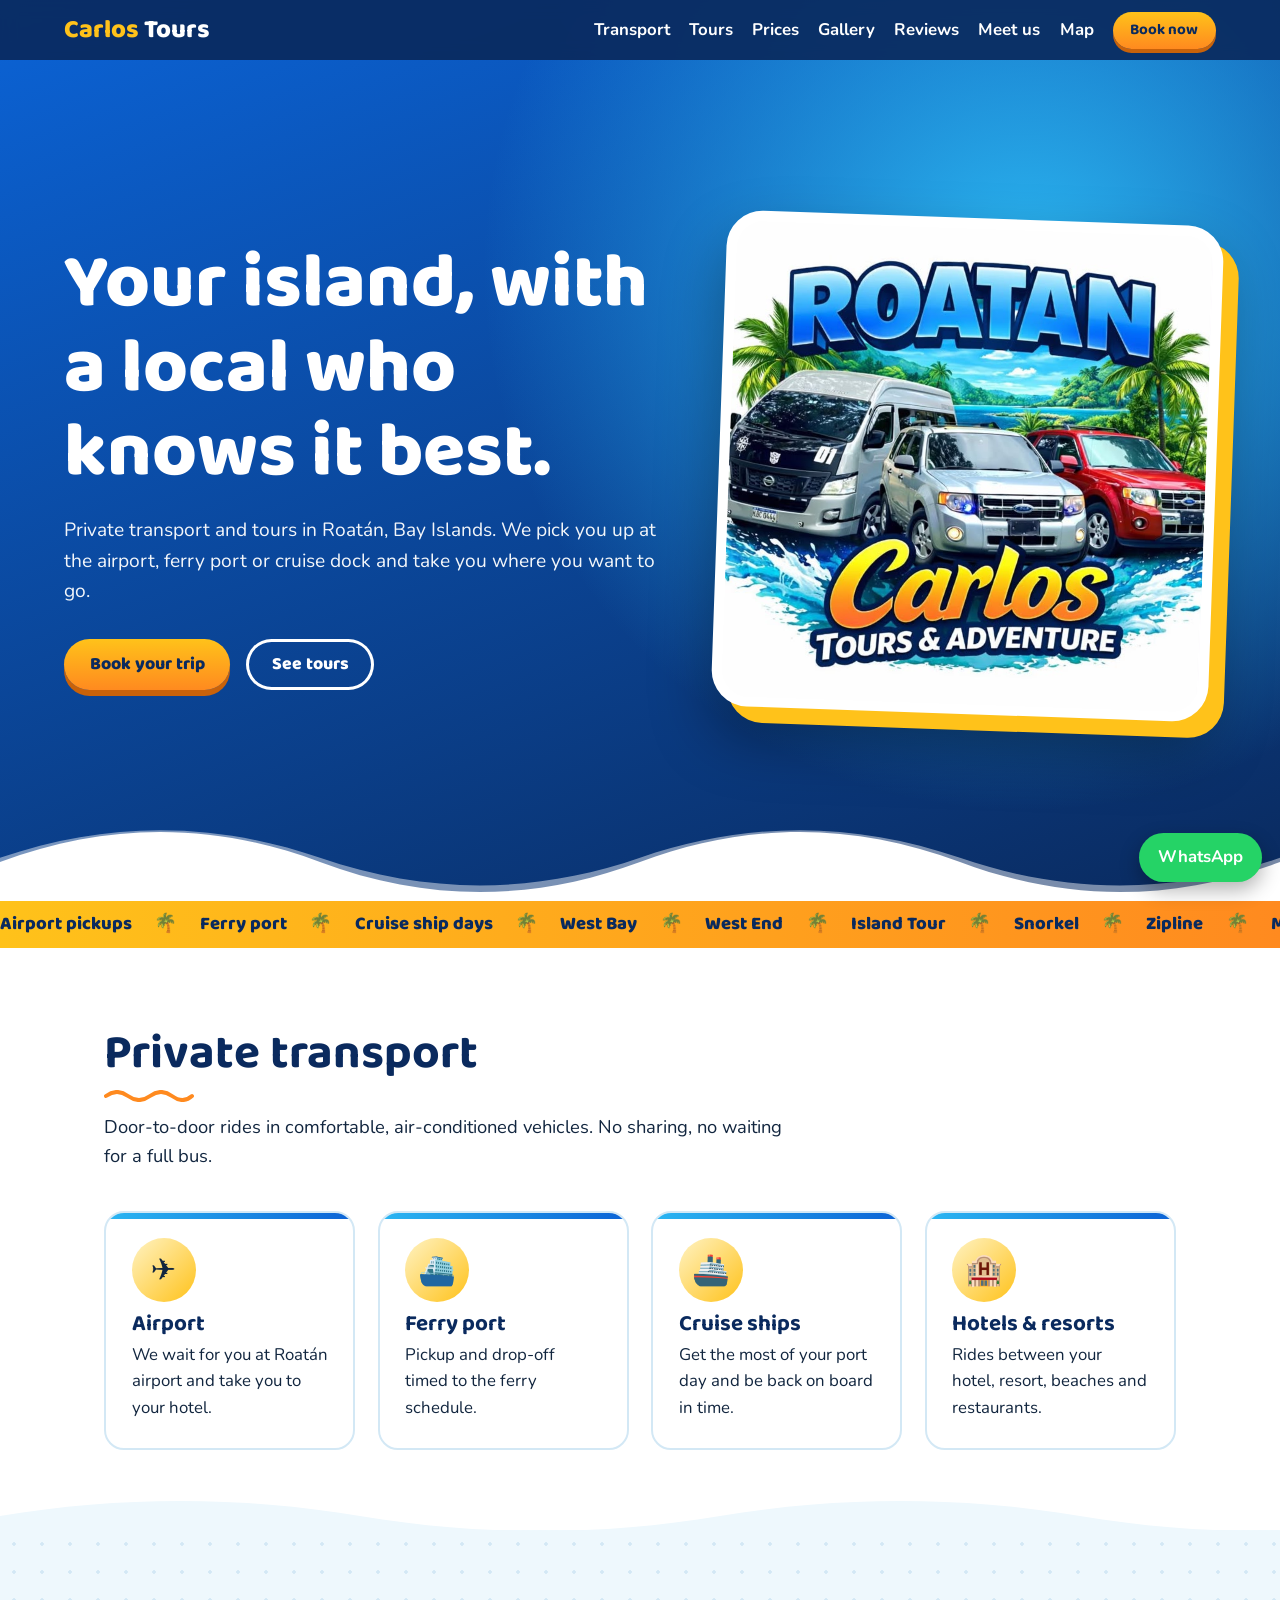
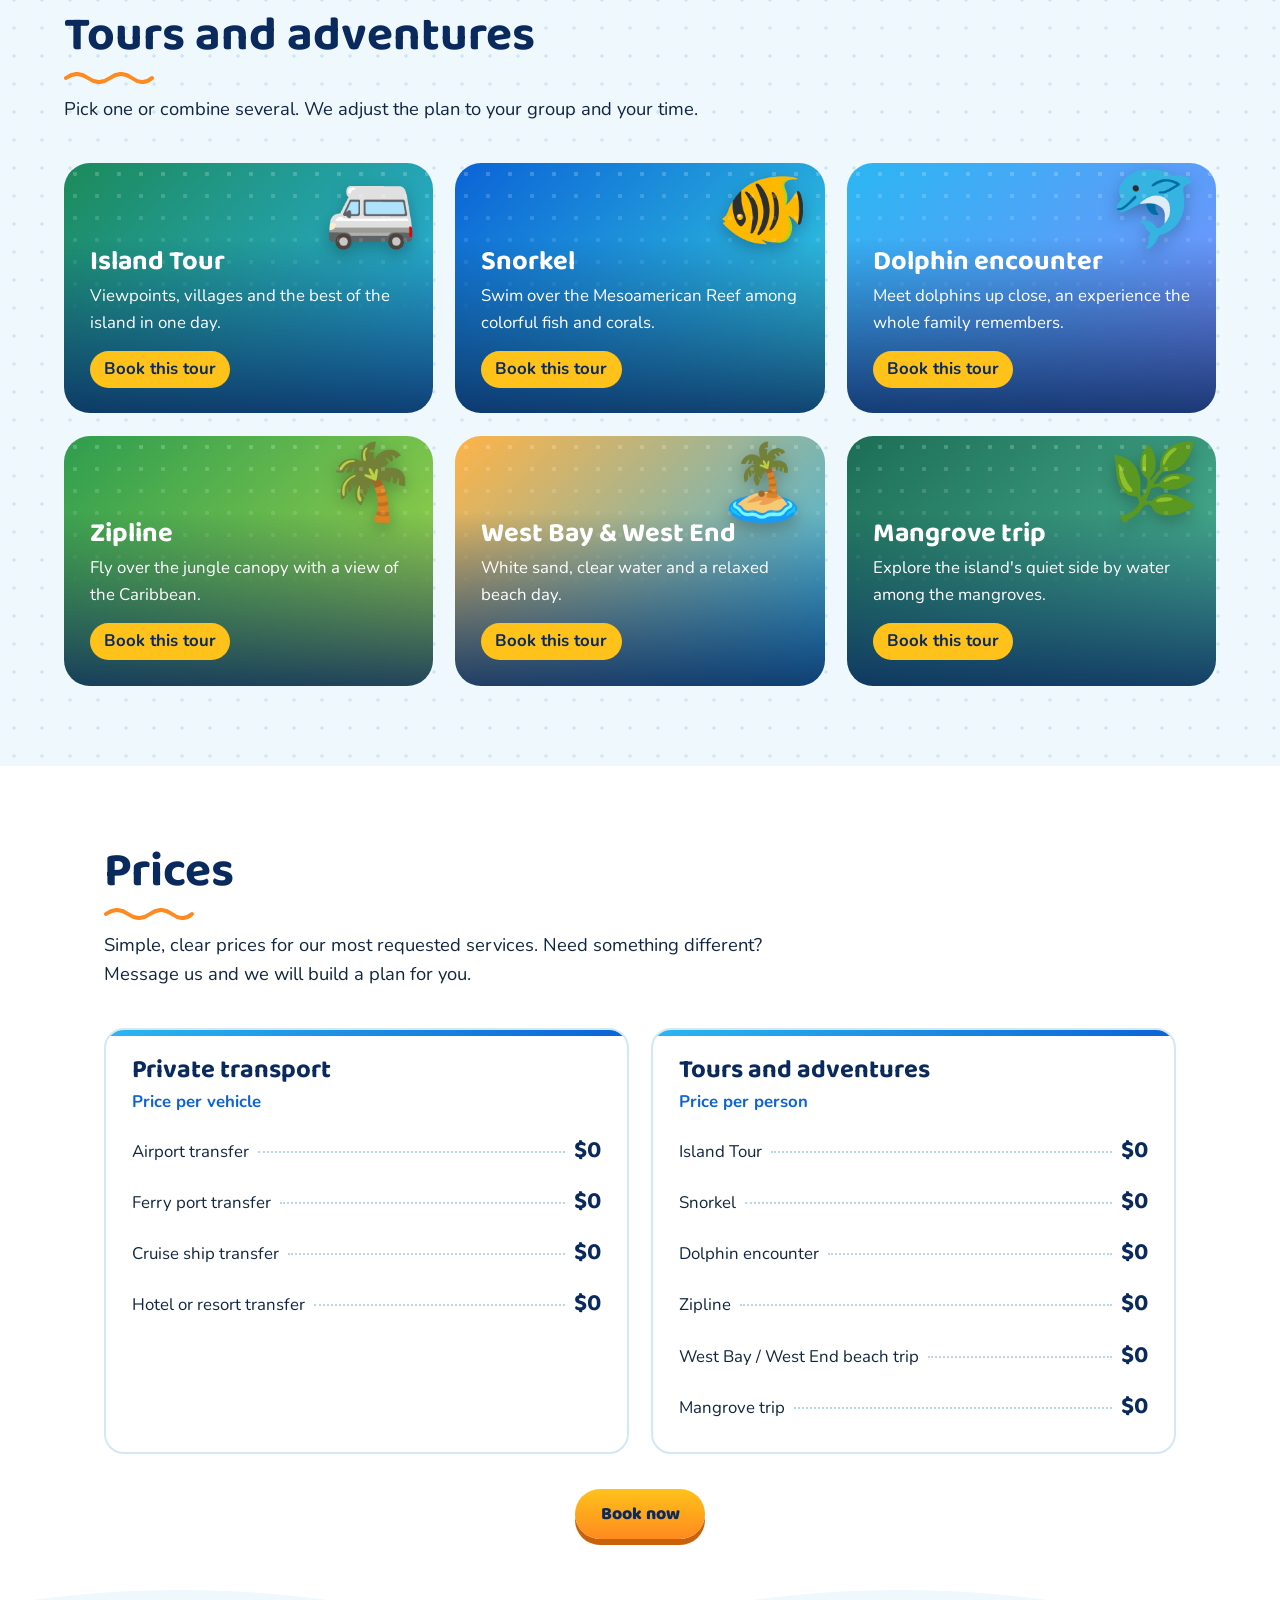
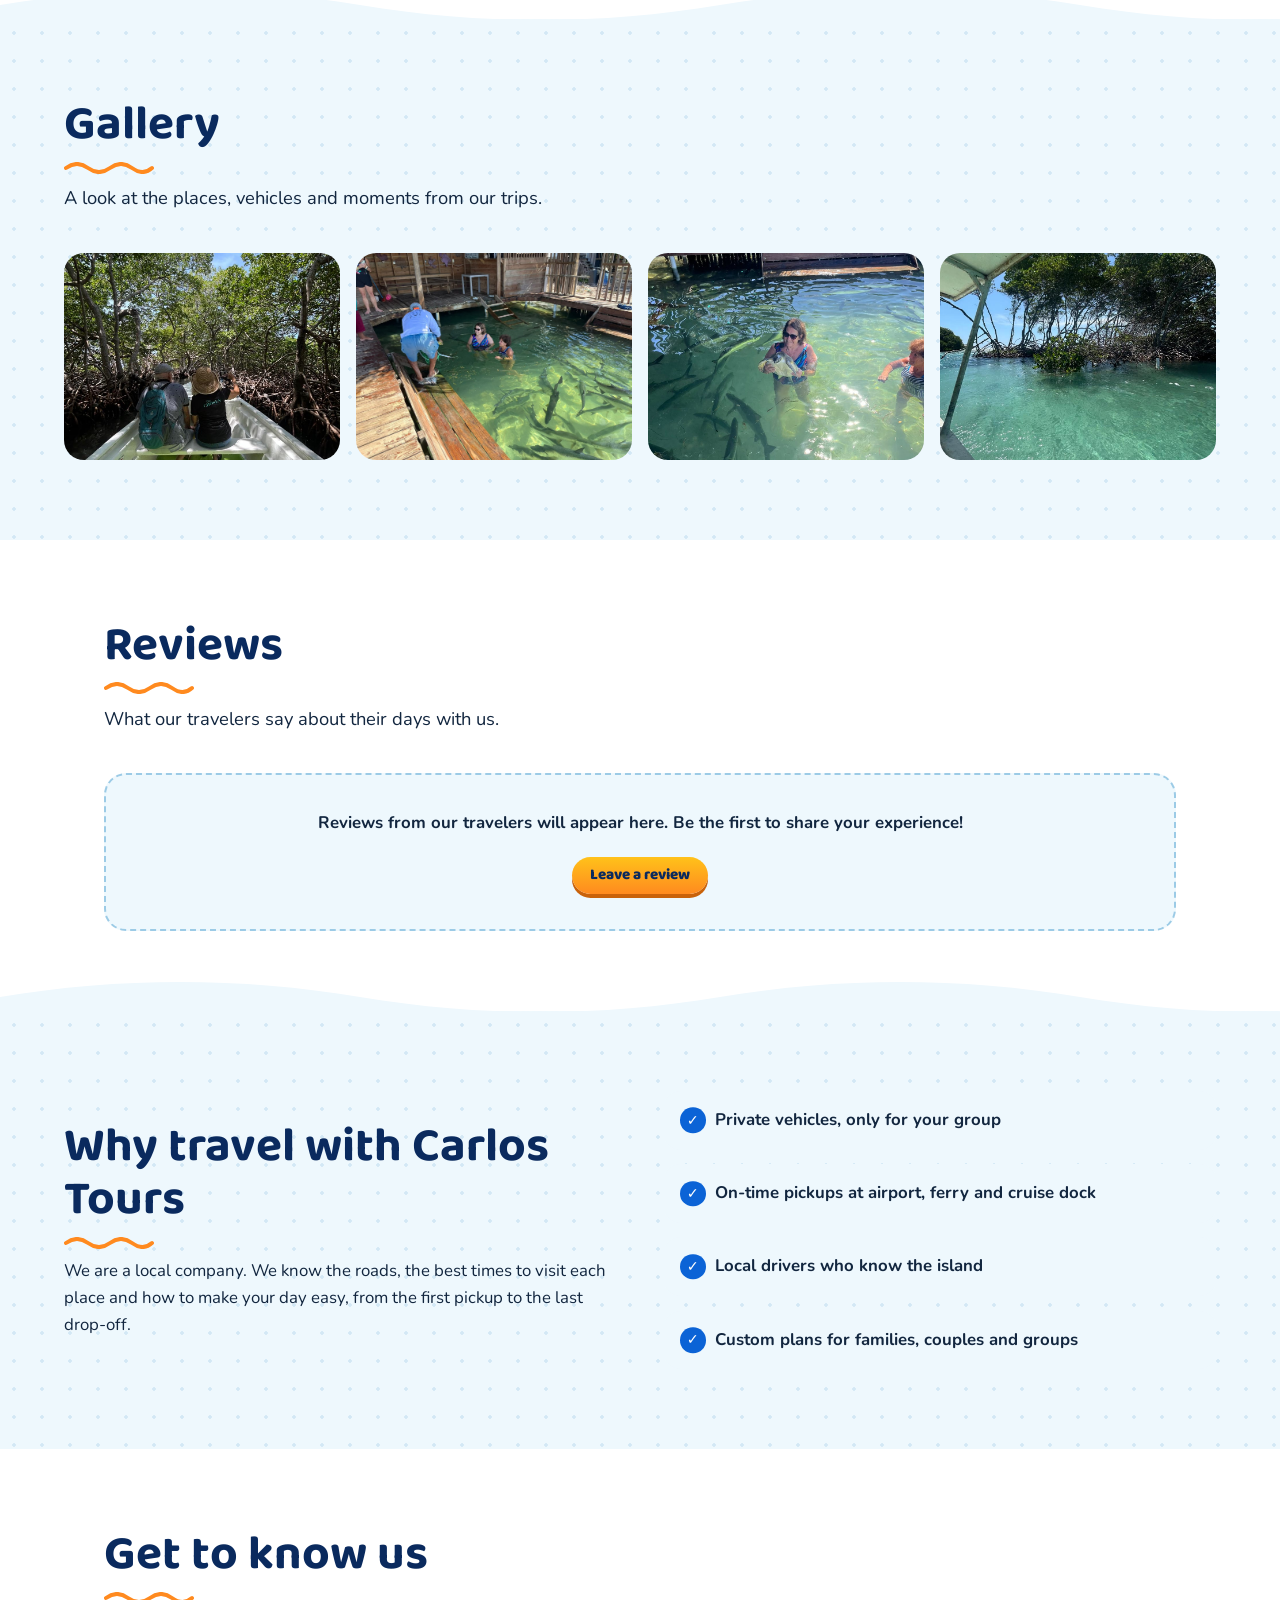
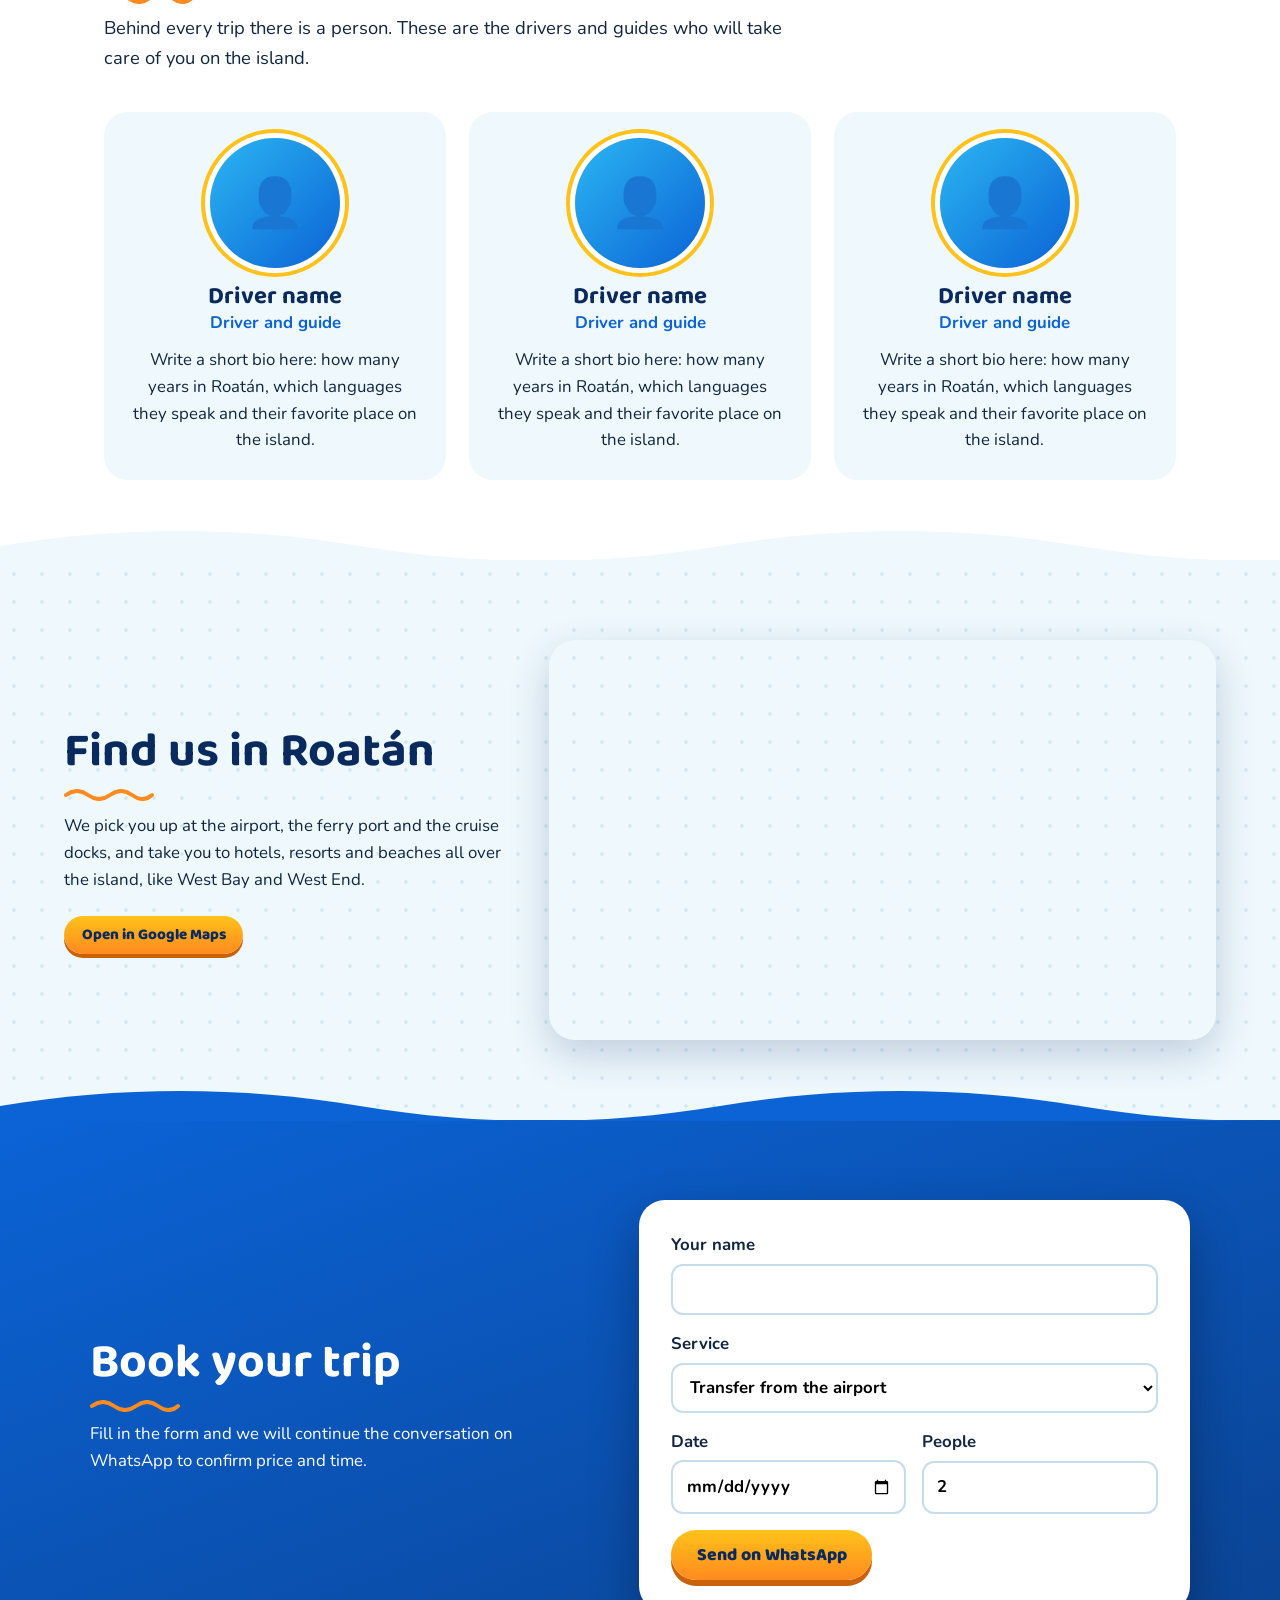
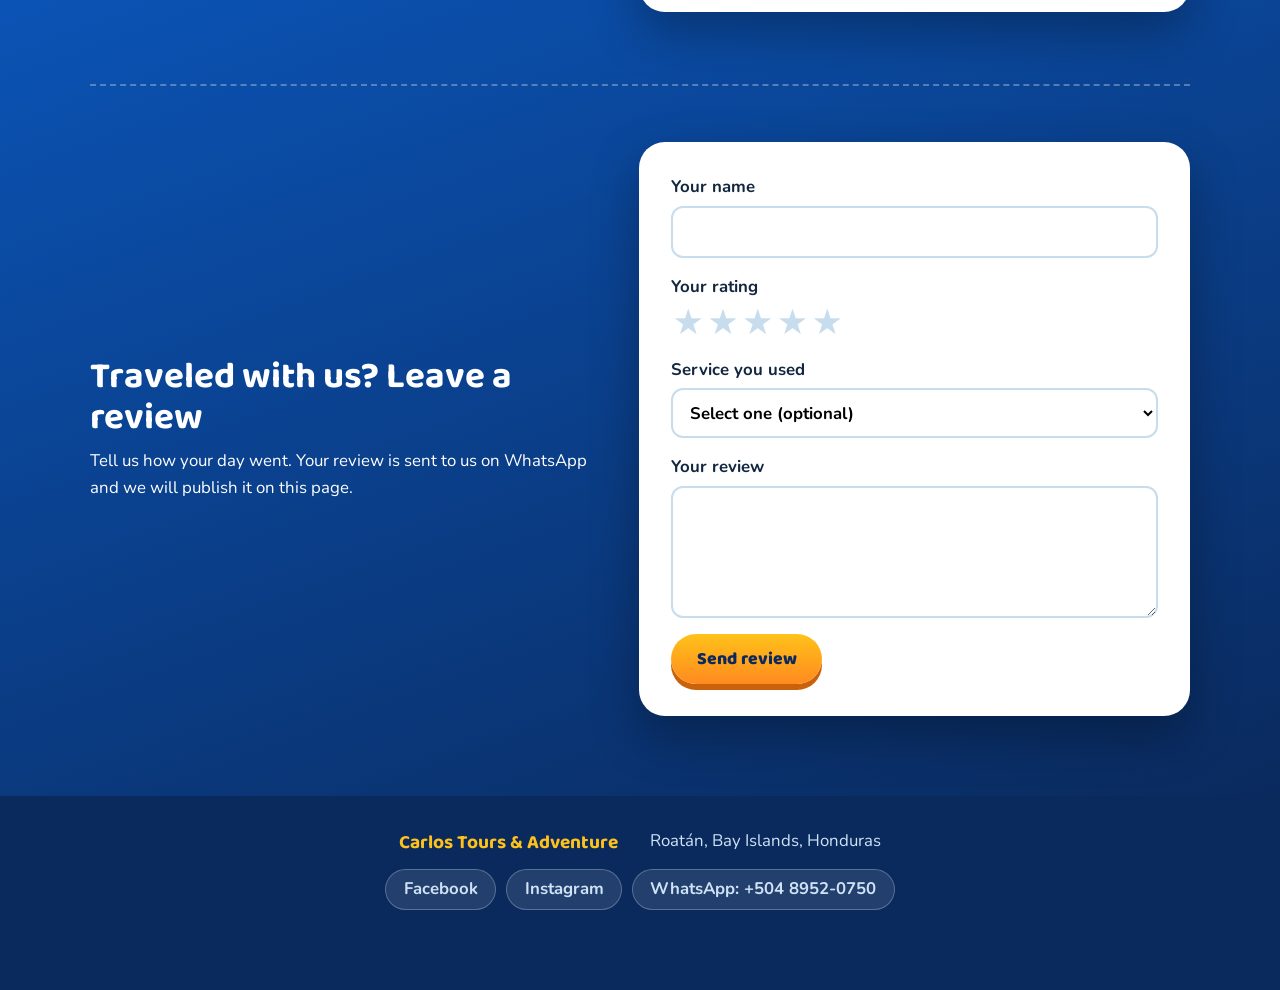
==== index.html @ 681555ab "First Version" ====
<!DOCTYPE html>
<html lang="en">
<head>
<meta charset="UTF-8">
<meta name="viewport" content="width=device-width, initial-scale=1">
<title>Carlos Tours & Adventure | Private transport and tours in Roatán</title>
<meta name="description" content="Private transport from the airport, ferry port and cruise docks, plus tours in Roatán: Island Tour, snorkeling, dolphin encounter, zipline, West Bay, West End and mangroves.">
<link rel="preconnect" href="https://fonts.googleapis.com">
<link rel="preconnect" href="https://fonts.gstatic.com" crossorigin>
<link href="https://fonts.googleapis.com/css2?family=Baloo+2:wght@600;800&family=Nunito:wght@400;600;700&display=swap" rel="stylesheet">
<link rel="stylesheet" href="styles.css">
</head>
<body>

<header class="nav" id="nav">
  <a href="#inicio" class="brand"><span>Carlos</span> Tours</a>
  <nav id="menu">
    <a href="#transporte">Transport</a>
    <a href="#tours">Tours</a>
    <a href="#prices">Prices</a>
    <a href="#galeria">Gallery</a>
    <a href="#reviews">Reviews</a>
    <a href="#conocenos">Meet us</a>
    <a href="#mapa">Map</a>
    <a href="#reservar" class="btn btn-sm">Book now</a>
  </nav>
  <button class="burger" id="burger" aria-label="Open menu" aria-expanded="false"><i></i><i></i><i></i></button>
</header>

<main>
<section class="hero" id="inicio">
  <i class="bubble"></i><i class="bubble"></i><i class="bubble"></i><i class="bubble"></i><i class="bubble"></i><i class="bubble"></i>
  <div class="hero-text">
    <h1>Your island, with a local who knows it best.</h1>
    <p>Private transport and tours in Roatán, Bay Islands. We pick you up at the airport, ferry port or cruise dock and take you where you want to go.</p>
    <div class="hero-cta">
      <a href="#reservar" class="btn">Book your trip</a>
      <a href="#tours" class="btn btn-ghost">See tours</a>
    </div>
  </div>
  <div class="hero-logo"><img src="img/logo.png" alt="Carlos Tours & Adventure logo with vans and SUVs in front of a Roatán beach"></div>
</section>
<div class="waves" aria-hidden="true"><svg class="back" viewBox="0 0 2880 80" preserveAspectRatio="none" aria-hidden="true"><path d="M0 40C120 0 240 0 360 40S600 80 720 40 C840 0 960 0 1080 40 S1320 80 1440 40 C1560 0 1680 0 1800 40 S2040 80 2160 40 C2280 0 2400 0 2520 40 S2760 80 2880 40 L2880 80 L0 80Z"/></svg><svg viewBox="0 0 2880 80" preserveAspectRatio="none" aria-hidden="true"><path d="M0 40C120 0 240 0 360 40S600 80 720 40 C840 0 960 0 1080 40 S1320 80 1440 40 C1560 0 1680 0 1800 40 S2040 80 2160 40 C2280 0 2400 0 2520 40 S2760 80 2880 40 L2880 80 L0 80Z"/></svg></div>
<div class="ribbon" aria-hidden="true"><div class="track"><span>Airport pickups</span><span>Ferry port</span><span>Cruise ship days</span><span>West Bay</span><span>West End</span><span>Island Tour</span><span>Snorkel</span><span>Zipline</span><span>Mangroves</span><span>Airport pickups</span><span>Ferry port</span><span>Cruise ship days</span><span>West Bay</span><span>West End</span><span>Island Tour</span><span>Snorkel</span><span>Zipline</span><span>Mangroves</span></div></div>

<section class="sec" id="transporte">
  <h2>Private transport</h2>
  <p class="lead" >Door-to-door rides in comfortable, air-conditioned vehicles. No sharing, no waiting for a full bus.</p>
  <div class="grid g4">
    <article class="card"><div class="ic">✈️</div><h3>Airport</h3><p >We wait for you at Roatán airport and take you to your hotel.</p></article>
    <article class="card"><div class="ic">⛴️</div><h3>Ferry port</h3><p >Pickup and drop-off timed to the ferry schedule.</p></article>
    <article class="card"><div class="ic">🚢</div><h3>Cruise ships</h3><p >Get the most of your port day and be back on board in time.</p></article>
    <article class="card"><div class="ic">🏨</div><h3>Hotels & resorts</h3><p >Rides between your hotel, resort, beaches and restaurants.</p></article>
  </div>
</section>

<section class="sec alt" id="tours">
  <h2>Tours and adventures</h2>
  <p class="lead" >Pick one or combine several. We adjust the plan to your group and your time.</p>
  <div class="grid g3">
    <article class="tour t1"><h3>Island Tour</h3><p >Viewpoints, villages and the best of the island in one day.</p><a href="#reservar" data-tour="Island Tour">Book this tour</a></article>
    <article class="tour t2"><h3>Snorkel</h3><p >Swim over the Mesoamerican Reef among colorful fish and corals.</p><a href="#reservar" data-tour="Snorkel">Book this tour</a></article>
    <article class="tour t3"><h3>Dolphin encounter</h3><p >Meet dolphins up close, an experience the whole family remembers.</p><a href="#reservar" data-tour="Dolphin encounter">Book this tour</a></article>
    <article class="tour t4"><h3>Zipline</h3><p >Fly over the jungle canopy with a view of the Caribbean.</p><a href="#reservar" data-tour="Zipline">Book this tour</a></article>
    <article class="tour t5"><h3>West Bay & West End</h3><p >White sand, clear water and a relaxed beach day.</p><a href="#reservar" data-tour="West Bay / West End">Book this tour</a></article>
    <article class="tour t6"><h3>Mangrove trip</h3><p >Explore the island's quiet side by water among the mangroves.</p><a href="#reservar" data-tour="Mangrove trip">Book this tour</a></article>
  </div>
</section>

<section class="sec" id="prices">
  <h2>Prices</h2>
  <p class="lead">Simple, clear prices for our most requested services. Need something different? Message us and we will build a plan for you.</p>
  <!-- Para cambiar un precio, edita el $0 de cada línea. Para cambiar "per vehicle" o "per person", edita el texto de cada tarjeta. -->
  <div class="grid g2">
    <article class="card plist">
      <h3>Private transport</h3>
      <p class="unit">Price per vehicle</p>
      <ul>
        <li><span>Airport transfer</span><em></em><b>$0</b></li>
        <li><span>Ferry port transfer</span><em></em><b>$0</b></li>
        <li><span>Cruise ship transfer</span><em></em><b>$0</b></li>
        <li><span>Hotel or resort transfer</span><em></em><b>$0</b></li>
      </ul>
    </article>
    <article class="card plist">
      <h3>Tours and adventures</h3>
      <p class="unit">Price per person</p>
      <ul>
        <li><span>Island Tour</span><em></em><b>$0</b></li>
        <li><span>Snorkel</span><em></em><b>$0</b></li>
        <li><span>Dolphin encounter</span><em></em><b>$0</b></li>
        <li><span>Zipline</span><em></em><b>$0</b></li>
        <li><span>West Bay / West End beach trip</span><em></em><b>$0</b></li>
        <li><span>Mangrove trip</span><em></em><b>$0</b></li>
      </ul>
    </article>
  </div>
  <p class="cta-row"><a href="#reservar" class="btn">Book now</a></p>
</section>

<section class="sec alt" id="galeria">
  <h2>Gallery</h2>
  <p class="lead">A look at the places, vehicles and moments from our trips.</p>
  <div class="gal" id="gal"></div>
  <p class="soon" id="soon">Photos of our tours are coming soon.</p>
</section>

<section class="sec" id="reviews">
  <h2>Reviews</h2>
  <p class="lead">What our travelers say about their days with us.</p>
  <div class="rev-grid" id="revs"></div>
</section>

<section class="sec alt" id="nosotros">
  <div class="about">
    <div>
      <h2>Why travel with Carlos Tours</h2>
      <p >We are a local company. We know the roads, the best times to visit each place and how to make your day easy, from the first pickup to the last drop-off.</p>
    </div>
    <ul class="checks">
      <li>Private vehicles, only for your group</li>
      <li>On-time pickups at airport, ferry and cruise dock</li>
      <li>Local drivers who know the island</li>
      <li>Custom plans for families, couples and groups</li>
    </ul>
  </div>
</section>

<section class="sec" id="conocenos">
  <h2>Get to know us</h2>
  <p class="lead">Behind every trip there is a person. These are the drivers and guides who will take care of you on the island.</p>
  <div class="grid g3">
    <article class="person">
      <!-- Para usar una foto: reemplaza el div "avatar" por <img class="avatar" src="img/equipo/conductor1.jpg" alt="Nombre"> -->
      <div class="avatar">👤</div>
      <h3>Driver name</h3>
      <p class="role">Driver and guide</p>
      <p>Write a short bio here: how many years in Roatán, which languages they speak and their favorite place on the island.</p>
    </article>
    <article class="person">
      <!-- Para usar una foto: reemplaza el div "avatar" por <img class="avatar" src="img/equipo/conductor2.jpg" alt="Nombre"> -->
      <div class="avatar">👤</div>
      <h3>Driver name</h3>
      <p class="role">Driver and guide</p>
      <p>Write a short bio here: how many years in Roatán, which languages they speak and their favorite place on the island.</p>
    </article>
    <article class="person">
      <!-- Para usar una foto: reemplaza el div "avatar" por <img class="avatar" src="img/equipo/conductor3.jpg" alt="Nombre"> -->
      <div class="avatar">👤</div>
      <h3>Driver name</h3>
      <p class="role">Driver and guide</p>
      <p>Write a short bio here: how many years in Roatán, which languages they speak and their favorite place on the island.</p>
    </article>
  </div>
</section>

<section class="sec alt" id="mapa">
  <div class="map-box">
    <div>
      <h2>Find us in Roatán</h2>
      <p>We pick you up at the airport, the ferry port and the cruise docks, and take you to hotels, resorts and beaches all over the island, like West Bay and West End.</p>
      <a class="btn btn-sm" href="https://www.google.com/maps/search/?api=1&query=Roatan+Honduras" target="_blank" rel="noopener">Open in Google Maps</a>
    </div>
    <iframe src="https://www.google.com/maps?q=Roatan,+Honduras&z=10&output=embed" title="Map of Roatán" loading="lazy" referrerpolicy="no-referrer-when-downgrade" allowfullscreen></iframe>
  </div>
</section>

<section class="sec book" id="reservar">
  <div class="book-box">
    <div>
      <h2>Book your trip</h2>
      <p >Fill in the form and we will continue the conversation on WhatsApp to confirm price and time.</p>
    </div>
    <form id="form">
      <label><span>Your name</span><input name="nombre" required autocomplete="name"></label>
      <label><span>Service</span>
        <select name="servicio" id="servicio">
          <option value="Transfer from the airport">Transfer from the airport</option>
          <option value="Transfer from the ferry port">Transfer from the ferry port</option>
          <option value="Transfer from the cruise ship">Transfer from the cruise ship</option>
          <option value="Transfer to hotel or resort">Transfer to hotel or resort</option>
          <option value="Island Tour">Island Tour</option>
          <option value="Snorkel">Snorkel</option>
          <option value="Dolphin encounter">Dolphin encounter</option>
          <option value="Zipline">Zipline</option>
          <option value="West Bay / West End">West Bay / West End</option>
          <option value="Mangrove trip">Mangrove trip</option>
        </select></label>
      <div class="row">
        <label><span>Date</span><input type="date" name="fecha" required></label>
        <label><span>People</span><input type="number" name="personas" min="1" max="30" value="2" required></label>
      </div>
      <button class="btn" type="submit">Send on WhatsApp</button>
    </form>
  </div>
  <div class="book-box rev-form" id="review">
    <div>
      <h3>Traveled with us? Leave a review</h3>
      <p>Tell us how your day went. Your review is sent to us on WhatsApp and we will publish it on this page.</p>
    </div>
    <form id="reviewForm">
      <label><span>Your name</span><input name="nombre" required autocomplete="name"></label>
      <div class="rate"><span>Your rating</span>
        <div class="stars">
          <input type="radio" name="rating" id="s5" value="5" required><label for="s5" title="5 stars">★</label>
          <input type="radio" name="rating" id="s4" value="4"><label for="s4" title="4 stars">★</label>
          <input type="radio" name="rating" id="s3" value="3"><label for="s3" title="3 stars">★</label>
          <input type="radio" name="rating" id="s2" value="2"><label for="s2" title="2 stars">★</label>
          <input type="radio" name="rating" id="s1" value="1"><label for="s1" title="1 star">★</label>
        </div>
      </div>
      <label><span>Service you used</span><select name="servicio" id="reviewService"></select></label>
      <label><span>Your review</span><textarea name="texto" rows="4" required></textarea></label>
      <button class="btn" type="submit">Send review</button>
    </form>
  </div>
</section>
</main>

<footer>
  <strong>Carlos Tours & Adventure</strong>
  <span>Roatán, Bay Islands, Honduras</span>
  <div class="social">
    <a href="https://www.facebook.com/carlostours1/" data-social="facebook" target="_blank" rel="noopener">Facebook</a>
    <a href="https://www.instagram.com/carlostours_/" data-social="instagram" target="_blank" rel="noopener">Instagram</a>
    <a href="https://wa.me/50489520750" id="wa" target="_blank" rel="noopener">WhatsApp: +504 8952-0750</a>
  </div>
</footer>
<a class="fab" id="fab" href="https://wa.me/50489520750" aria-label="WhatsApp">WhatsApp</a>

<dialog id="lightbox"><button aria-label="Close">✕</button><img alt=""></dialog>

<script src="script.js"></script>
</body>
</html>
---- styles.css ----
:root{
  --navy:#0a2a5e; --blue:#0b63d6; --sky:#2bb6f2; --sun:#ffc21a; --orange:#ff8a1f; --foam:#eef8fd; --white:#fff; --ink:#12263f;
  --head:'Baloo 2',system-ui,sans-serif; --body:'Nunito',system-ui,sans-serif;
}
*{box-sizing:border-box;margin:0;padding:0}
html{scroll-behavior:smooth;scroll-padding-top:70px}
body{font-family:var(--body);color:var(--ink);background:var(--white);line-height:1.6;font-size:1.05rem}
img{max-width:100%;display:block}
a{color:inherit}
:focus-visible{outline:3px solid var(--orange);outline-offset:3px}
h1,h2,h3{font-family:var(--head);line-height:1.1;color:var(--navy)}

/* Botones */
.btn{display:inline-block;background:linear-gradient(180deg,var(--sun),var(--orange));color:var(--navy);font-family:var(--head);font-weight:800;font-size:1.1rem;padding:.7rem 1.6rem;border:0;border-radius:999px;text-decoration:none;cursor:pointer;box-shadow:0 6px 0 #c9620a;transition:transform .15s,box-shadow .15s}
.btn:hover{transform:translateY(2px);box-shadow:0 4px 0 #c9620a}
.btn:active{transform:translateY(6px);box-shadow:0 0 0 #c9620a}
.btn-sm{font-size:.95rem;padding:.4rem 1.1rem;box-shadow:0 4px 0 #c9620a}
.btn-ghost{background:transparent;color:var(--white);box-shadow:inset 0 0 0 3px var(--white)}
.btn-ghost:hover{background:var(--white);color:var(--blue);box-shadow:inset 0 0 0 3px var(--white)}

/* Navegación */
.nav{position:fixed;inset:0 0 auto 0;z-index:50;display:flex;align-items:center;gap:1rem;padding:.6rem 5vw;background:rgba(10,42,94,.92);backdrop-filter:blur(8px);transition:box-shadow .2s}
.nav.scrolled{box-shadow:0 4px 20px rgba(0,0,0,.25)}
.brand{font-family:var(--head);font-weight:800;font-size:1.6rem;color:var(--white);text-decoration:none;margin-right:auto}
.brand span{color:var(--sun)}
#menu{display:flex;align-items:center;gap:1.2rem}
#menu a{color:var(--white);text-decoration:none;font-weight:700}
#menu a:not(.btn):hover{color:var(--sun)}
#menu .btn{color:var(--navy)}
.burger{display:none;background:none;border:0;cursor:pointer;padding:.4rem}
.burger i{display:block;width:26px;height:3px;margin:5px 0;background:var(--white);border-radius:2px}

/* Hero */
.hero{min-height:100svh;display:grid;grid-template-columns:1.1fr .9fr;align-items:center;gap:3rem;padding:7rem 5vw 5rem;color:var(--white);background:radial-gradient(circle at 80% 30%,var(--sky) 0,transparent 45%),linear-gradient(160deg,var(--blue),var(--navy))}
.hero h1{color:var(--white);font-size:clamp(2.6rem,6vw,4.8rem);font-weight:800;margin-bottom:1.2rem}
.hero p{max-width:34em;font-size:1.2rem;margin-bottom:2rem;opacity:.95}
.hero-cta{display:flex;flex-wrap:wrap;gap:1rem}
.hero-logo{background:var(--white);border-radius:36px;padding:.6rem;transform:rotate(2deg);box-shadow:0 24px 60px rgba(0,0,0,.35);animation:float 6s ease-in-out infinite}
.hero-logo img{border-radius:28px}
@keyframes float{50%{transform:rotate(2deg) translateY(-12px)}}

/* Secciones */
.sec{padding:5rem 5vw;max-width:1200px;margin:0 auto}
.sec.alt{max-width:none;background:var(--foam)}
.sec.alt>*{max-width:1200px;margin-left:auto;margin-right:auto}
.sec h2{font-size:clamp(2rem,4vw,3rem);margin-bottom:.6rem}
.lead{max-width:38em;margin-bottom:2.5rem;font-size:1.15rem}
.grid{display:grid;gap:1.4rem}
.g4{grid-template-columns:repeat(auto-fit,minmax(220px,1fr))}
.g3{grid-template-columns:repeat(auto-fit,minmax(290px,1fr))}

/* Transporte */
.card{background:var(--white);border:2px solid #d3e8f5;border-radius:20px;padding:1.6rem}
.card .ic{font-size:2.2rem;margin-bottom:.6rem}
.card h3{font-size:1.4rem;margin-bottom:.3rem}

/* Tours */
.tour{position:relative;min-height:250px;display:flex;flex-direction:column;justify-content:flex-end;gap:.4rem;padding:1.6rem;border-radius:26px;color:var(--white);overflow:hidden;transition:transform .2s}
.tour:hover{transform:translateY(-6px)}
.tour h3{color:var(--white);font-size:1.7rem}
.tour a{align-self:flex-start;margin-top:.5rem;font-weight:700;color:var(--navy);background:var(--sun);padding:.3rem .9rem;border-radius:999px;text-decoration:none}
.tour a:hover{background:var(--white)}
.t1{background:linear-gradient(to top,rgba(10,42,94,.85),transparent 70%),linear-gradient(135deg,#1c8a5a,#2bb6f2)}
.t2{background:linear-gradient(to top,rgba(10,42,94,.85),transparent 70%),linear-gradient(135deg,#0b63d6,#38d6e0)}
.t3{background:linear-gradient(to top,rgba(10,42,94,.85),transparent 70%),linear-gradient(135deg,#2bb6f2,#7f8cff)}
.t4{background:linear-gradient(to top,rgba(10,42,94,.85),transparent 70%),linear-gradient(135deg,#2e9d4f,#a8d94a)}
.t5{background:linear-gradient(to top,rgba(10,42,94,.85),transparent 70%),linear-gradient(135deg,#ffb347,#2bb6f2)}
.t6{background:linear-gradient(to top,rgba(10,42,94,.85),transparent 70%),linear-gradient(135deg,#1c6e55,#4fb89a)}

/* Nosotros */
.about{display:grid;grid-template-columns:1fr 1fr;gap:3rem;align-items:center}
.checks{list-style:none;display:grid;gap:.9rem}
.checks li{padding:1rem 1.2rem 1rem 3.2rem;position:relative;background:var(--foam);border-radius:16px;font-weight:700}
.checks li::before{content:"✓";position:absolute;left:1rem;top:50%;transform:translateY(-50%);width:1.6rem;height:1.6rem;display:grid;place-items:center;border-radius:50%;background:var(--blue);color:var(--white);font-size:.9rem}

/* Reservar */
.book{max-width:none;background:linear-gradient(160deg,var(--blue),var(--navy));padding:5rem 5vw}
.book-box{max-width:1100px;margin:0 auto;display:grid;grid-template-columns:1fr 1.1fr;gap:3rem;align-items:center;color:var(--white)}
.book h2{color:var(--white)}
form{background:var(--white);color:var(--ink);padding:2rem;border-radius:26px;display:grid;gap:1rem;box-shadow:0 20px 50px rgba(0,0,0,.3)}
label{display:grid;gap:.3rem;font-weight:700}
input,select{font:inherit;padding:.65rem .8rem;border:2px solid #c7dcec;border-radius:12px;background:var(--white)}
input:focus,select:focus{border-color:var(--blue);outline:none}
.row{display:grid;grid-template-columns:1fr 1fr;gap:1rem}
form .btn{justify-self:start}

/* Footer */
footer{display:flex;flex-wrap:wrap;gap:.6rem 2rem;justify-content:center;padding:2rem 5vw 5rem;background:var(--navy);color:#cfe3f5;text-align:center}
footer strong{color:var(--sun);font-family:var(--head);font-size:1.2rem}
footer a{text-decoration:none}
footer a:hover{color:var(--sun)}
.fab{position:fixed;right:18px;bottom:18px;z-index:60;background:#25d366;color:#fff;font-weight:700;text-decoration:none;padding:.7rem 1.2rem;border-radius:999px;box-shadow:0 8px 20px rgba(0,0,0,.3)}
.fab:hover{background:#1ebe5a}

/* Móvil */
@media (max-width:1100px){
  .burger{display:block}
  #menu{position:absolute;top:100%;left:0;right:0;flex-direction:column;align-items:flex-start;gap:1rem;padding:1.2rem 5vw 1.6rem;background:var(--navy);display:none}
  #menu.open{display:flex}
  .hero,.about,.book-box{grid-template-columns:1fr}
  .hero{padding-top:6.5rem;gap:2rem}
  .hero-logo{max-width:420px;margin:0 auto}
}
@media (max-width:480px){.row{grid-template-columns:1fr}}
@media (prefers-reduced-motion:reduce){*{animation:none!important;transition:none!important;scroll-behavior:auto!important}}

/* Galería */
.gal{display:grid;grid-template-columns:repeat(auto-fill,minmax(240px,1fr));gap:1rem}
.gal figure,.gal .ph{aspect-ratio:4/3;border-radius:20px;overflow:hidden;margin:0}
.gal img{width:100%;height:100%;object-fit:cover;cursor:zoom-in;transition:transform .3s}
.gal img:hover{transform:scale(1.05)}
.ph{display:grid;place-items:center;font-size:2.4rem;background:linear-gradient(135deg,var(--foam),#cfe9f7);border:2px dashed #9ccbe6}
.soon{margin-top:1.2rem;text-align:center;font-weight:700;color:var(--blue)}
dialog{border:0;background:none;max-width:92vw;max-height:92vh;margin:auto;overflow:visible}
dialog::backdrop{background:rgba(5,20,45,.85)}
dialog img{max-width:92vw;max-height:85vh;border-radius:16px}
dialog button{position:absolute;top:-14px;right:-14px;width:40px;height:40px;border:0;border-radius:50%;background:var(--sun);color:var(--navy);font-size:1.1rem;cursor:pointer}

/* Conócenos */
.person{text-align:center;padding:1.6rem;background:var(--foam);border-radius:24px}
.avatar{width:130px;height:130px;margin:0 auto 1rem;border-radius:50%;display:grid;place-items:center;font-size:3rem;background:linear-gradient(135deg,var(--sky),var(--blue));object-fit:cover}
.person h3{font-size:1.5rem}
.role{color:var(--blue);font-weight:700;margin-bottom:.6rem}

/* Mapa */
.map-box{display:grid;grid-template-columns:1fr 1.5fr;gap:2.5rem;align-items:center}
.map-box p{margin:.8rem 0 1.4rem}
.map-box iframe{width:100%;height:400px;border:0;border-radius:26px;box-shadow:0 14px 40px rgba(10,42,94,.2)}
@media (max-width:980px){.map-box{grid-template-columns:1fr}}

/* ===== Detalles extra ===== */
body{overflow-x:hidden}
.hero{position:relative;overflow:hidden}
.hero-text,.hero-logo{position:relative;z-index:1}
.hero-logo{box-shadow:16px 16px 0 var(--sun),0 30px 60px rgba(0,0,0,.35)}
.bubble{position:absolute;bottom:-60px;border-radius:50%;border:2px solid rgba(255,255,255,.45);background:rgba(255,255,255,.1);animation:rise 14s linear infinite}
.bubble:nth-child(1){left:6%;width:18px;height:18px;animation-duration:12s}
.bubble:nth-child(2){left:22%;width:34px;height:34px;animation-duration:17s;animation-delay:-5s}
.bubble:nth-child(3){left:46%;width:14px;height:14px;animation-duration:11s;animation-delay:-8s}
.bubble:nth-child(4){left:63%;width:26px;height:26px;animation-duration:15s;animation-delay:-2s}
.bubble:nth-child(5){left:80%;width:40px;height:40px;animation-duration:19s;animation-delay:-10s}
.bubble:nth-child(6){left:92%;width:16px;height:16px;animation-duration:13s;animation-delay:-6s}
@keyframes rise{to{transform:translateY(-110vh) translateX(30px)}}

/* Olas */
.waves{position:relative;height:80px;margin-top:-79px;overflow:hidden;pointer-events:none}
.waves svg{position:absolute;left:0;bottom:-1px;width:200%;height:100%;fill:#fff;animation:drift 16s linear infinite}
.waves .back{opacity:.45;height:92%;bottom:6px;animation-duration:24s;animation-direction:reverse}
@keyframes drift{to{transform:translateX(-50%)}}

/* Cinta */
.ribbon{overflow:hidden;background:linear-gradient(90deg,var(--sun),var(--orange));color:var(--navy);font-family:var(--head);font-weight:800;font-size:1.15rem;padding:.55rem 0}
.track{display:flex;width:max-content;animation:slide 40s linear infinite}
.track span{white-space:nowrap}
.track span::after{content:"🌴";margin:0 1.4rem}
@keyframes slide{to{transform:translateX(-50%)}}

/* Títulos con ondita */
.sec h2::after{content:"";display:block;width:90px;height:12px;margin-top:.6rem;background:url("data:image/svg+xml,%3Csvg xmlns='http://www.w3.org/2000/svg' viewBox='0 0 90 12'%3E%3Cpath d='M2 6q11-8 22 0t22 0 22 0 20 0' fill='none' stroke='%23ff8a1f' stroke-width='4' stroke-linecap='round'/%3E%3C/svg%3E") no-repeat}

/* Secciones con borde ondulado y textura suave */
.sec.alt,.sec.book{position:relative}
.sec.alt{background:radial-gradient(circle,#d3e8f5 1.5px,transparent 2px) 0 0/28px 28px,var(--foam)}
.sec.alt::before,.sec.book::before{content:"";position:absolute;left:0;right:0;top:-29px;height:30px;pointer-events:none;background-repeat:repeat-x;background-size:720px 30px;background-position:0 100%}
.sec.alt::before{background-image:url("data:image/svg+xml,%3Csvg xmlns='http://www.w3.org/2000/svg' viewBox='0 0 720 30' preserveAspectRatio='none'%3E%3Cpath d='M0 30V15C120-5 240-5 360 15S600 35 720 15V30Z' fill='%23eef8fd'/%3E%3C/svg%3E")}
.sec.book::before{background-image:url("data:image/svg+xml,%3Csvg xmlns='http://www.w3.org/2000/svg' viewBox='0 0 720 30' preserveAspectRatio='none'%3E%3Cpath d='M0 30V15C120-5 240-5 360 15S600 35 720 15V30Z' fill='%230b63d6'/%3E%3C/svg%3E")}

/* Transporte */
.card{position:relative;overflow:hidden;transition:transform .2s,box-shadow .2s,border-color .2s}
.card::before{content:"";position:absolute;left:0;right:0;top:0;height:6px;background:linear-gradient(90deg,var(--sky),var(--blue))}
.card:hover{transform:translateY(-6px);border-color:var(--sky);box-shadow:0 16px 32px rgba(11,99,214,.16)}
.card .ic{width:64px;height:64px;display:grid;place-items:center;border-radius:50%;font-size:1.9rem;background:linear-gradient(135deg,#fff3c4,var(--sun))}

/* Tours */
.tour>*{position:relative;z-index:1}
.tour::before{position:absolute;top:.7rem;right:1rem;font-size:4.6rem;line-height:1;filter:drop-shadow(0 6px 8px rgba(0,0,0,.25))}
.tour::after{content:"";position:absolute;inset:0;background:radial-gradient(circle,rgba(255,255,255,.22) 2px,transparent 2.5px) 0 0/22px 22px;-webkit-mask-image:linear-gradient(to bottom,#000,transparent 65%);mask-image:linear-gradient(to bottom,#000,transparent 65%);pointer-events:none}
.tour:hover{box-shadow:0 18px 36px rgba(10,42,94,.3)}
.t1::before{content:"🚐"}.t2::before{content:"🐠"}.t3::before{content:"🐬"}.t4::before{content:"🌴"}.t5::before{content:"🏝️"}.t6::before{content:"🌿"}

/* Equipo y checks */
.avatar{box-shadow:0 0 0 5px var(--white),0 0 0 9px var(--sun)}
.person{transition:transform .2s}
.person:hover{transform:translateY(-6px)}

/* Aparición suave al hacer scroll */
.js .reveal{opacity:0;transform:translateY(22px);transition:opacity .6s ease,transform .6s ease}
.js .reveal.in{opacity:1;transform:none}

/* ===== Precios, reseñas y redes ===== */
.g2{grid-template-columns:repeat(auto-fit,minmax(300px,1fr))}
.plist h3{font-size:1.6rem}
.unit{color:var(--blue);font-weight:700;margin-bottom:1rem}
.plist ul{list-style:none;display:grid;gap:.8rem}
.plist li{display:flex;align-items:baseline;gap:.6rem}
.plist em{flex:1;border-bottom:2px dotted #b9d7ea;transform:translateY(-4px)}
.plist b{font-family:var(--head);font-size:1.5rem;color:var(--navy)}
.cta-row{text-align:center;margin-top:2.2rem}

.rev-grid{display:grid;grid-template-columns:repeat(auto-fit,minmax(280px,1fr));gap:1.4rem}
.rev{background:var(--white);border:2px solid #d3e8f5;border-radius:22px;padding:1.5rem;position:relative}
.rev::before{content:"“";position:absolute;top:.2rem;right:1.2rem;font:800 4.5rem/1 var(--head);color:var(--sun);opacity:.7}
.rev .st{color:var(--orange);font-size:1.3rem;letter-spacing:2px}
.rev p{margin:.6rem 0 1rem}
.rev strong{color:var(--navy)}
.rev small{display:block;color:#5a728c}
.rev-empty{grid-column:1/-1;text-align:center;padding:2.2rem 1.5rem;border:2px dashed #9ccbe6;border-radius:22px;background:var(--foam)}
.rev-empty p{margin-bottom:1.2rem;font-weight:700}

.book-box.rev-form{margin-top:4.5rem;padding-top:3.5rem;border-top:2px dashed rgba(255,255,255,.3)}
.book-box.rev-form h3{color:var(--white);font-size:clamp(1.7rem,3vw,2.3rem);margin-bottom:.6rem}
textarea{font:inherit;padding:.65rem .8rem;border:2px solid #c7dcec;border-radius:12px;resize:vertical}
textarea:focus{border-color:var(--blue);outline:none}
.rate{display:grid;gap:.3rem;font-weight:700}
.stars{display:flex;flex-direction:row-reverse;justify-content:flex-end;position:relative}
.stars input{position:absolute;opacity:0;width:1px;height:1px}
.stars label{display:block;font-size:2.2rem;line-height:1;color:#c7dcec;cursor:pointer;padding:0 .1rem;transition:transform .15s}
.stars input:checked~label,.stars label:hover,.stars label:hover~label{color:var(--sun)}
.stars label:hover{transform:scale(1.15)}
.stars input:focus-visible+label{outline:3px solid var(--orange);border-radius:6px}

.social{display:flex;flex-wrap:wrap;gap:.6rem;justify-content:center;width:100%}
.social a{padding:.4rem 1.1rem;border-radius:999px;background:rgba(255,255,255,.1);border:1px solid rgba(255,255,255,.25);font-weight:700}
.social a:hover{background:var(--sun);color:var(--navy);border-color:var(--sun)}
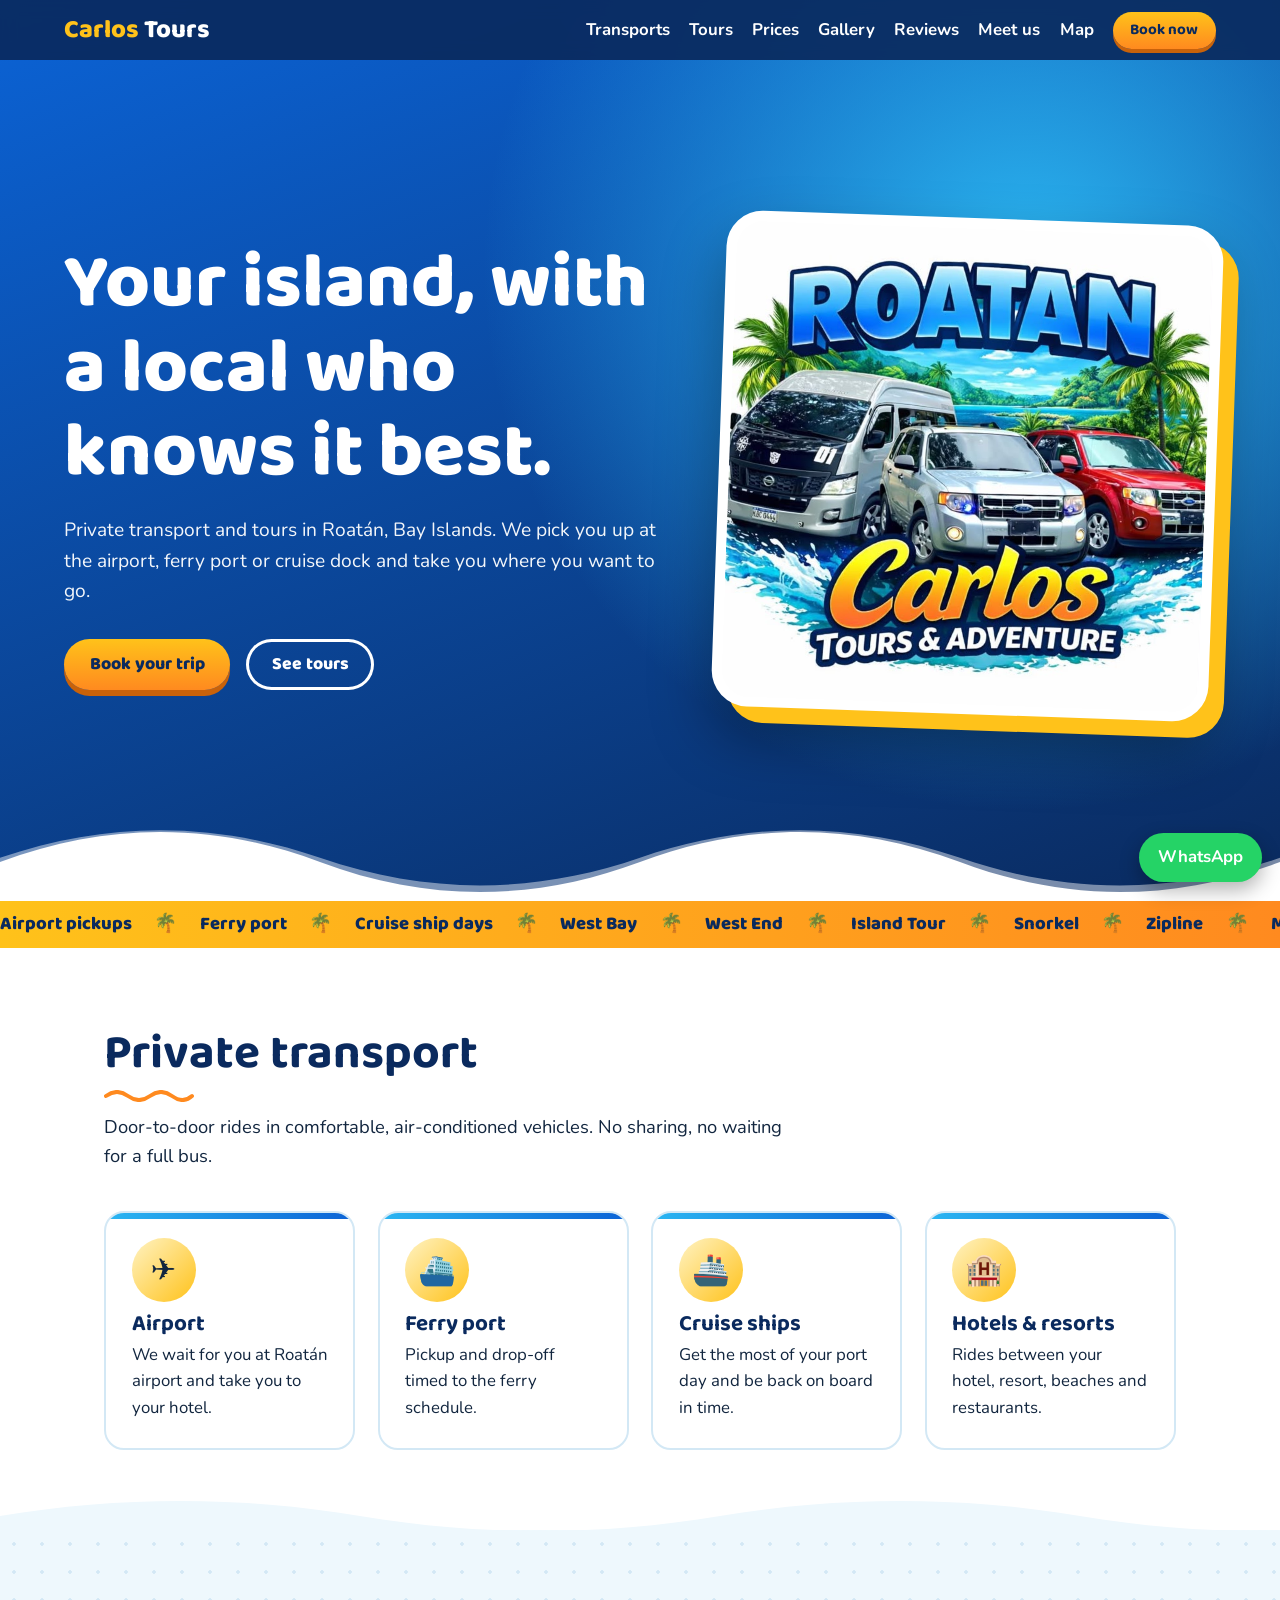
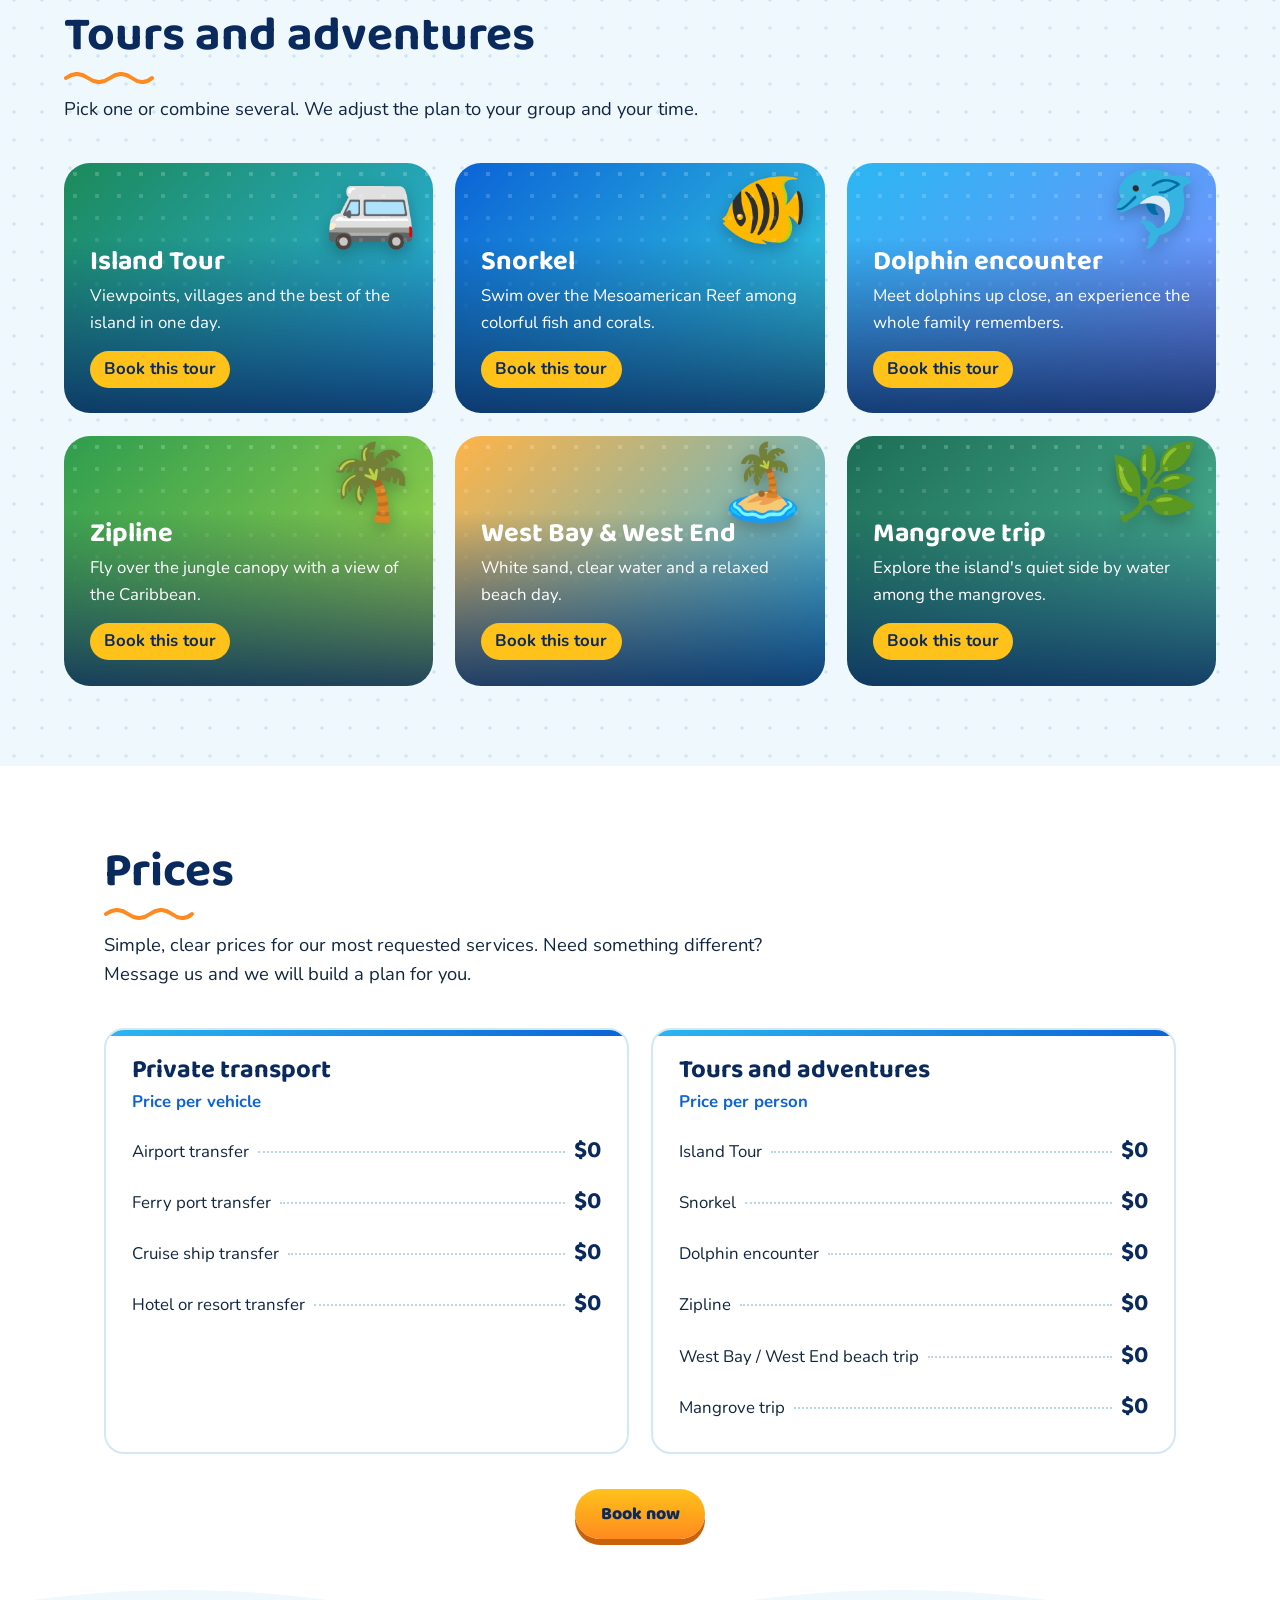
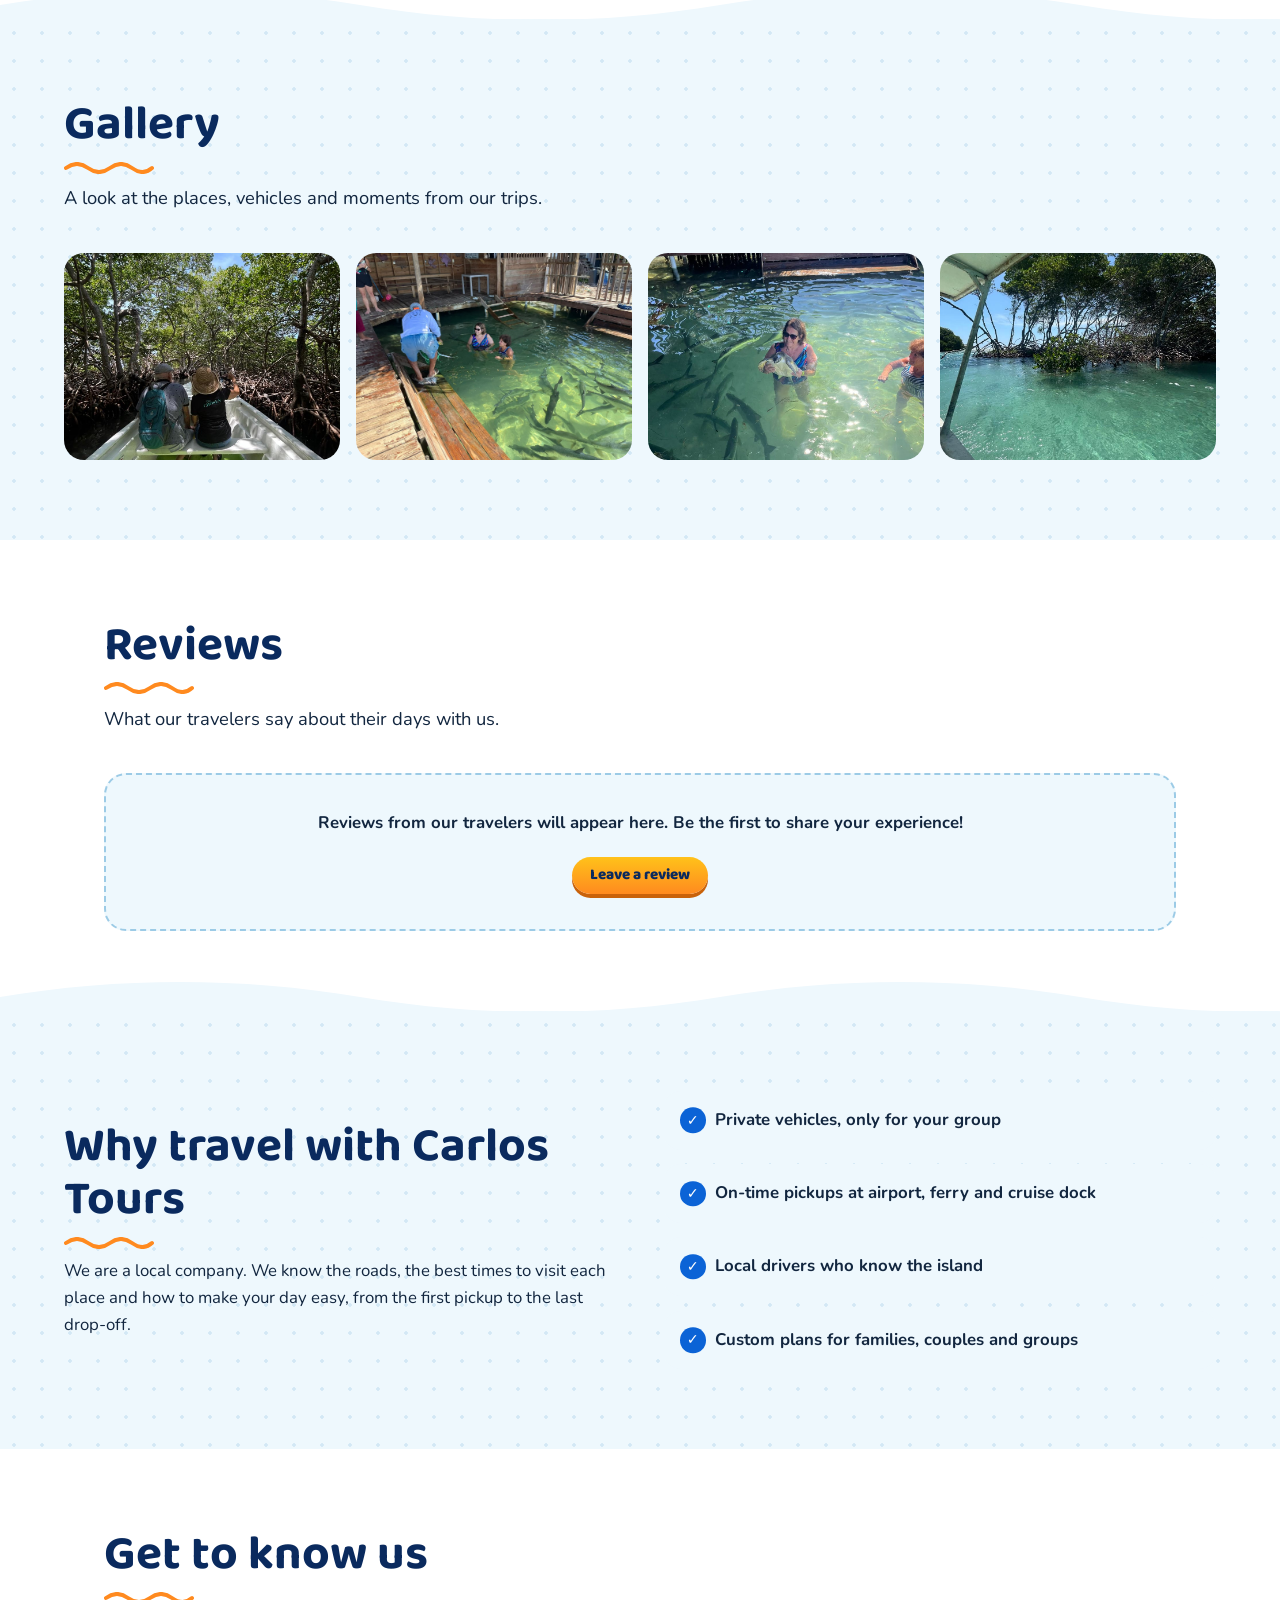
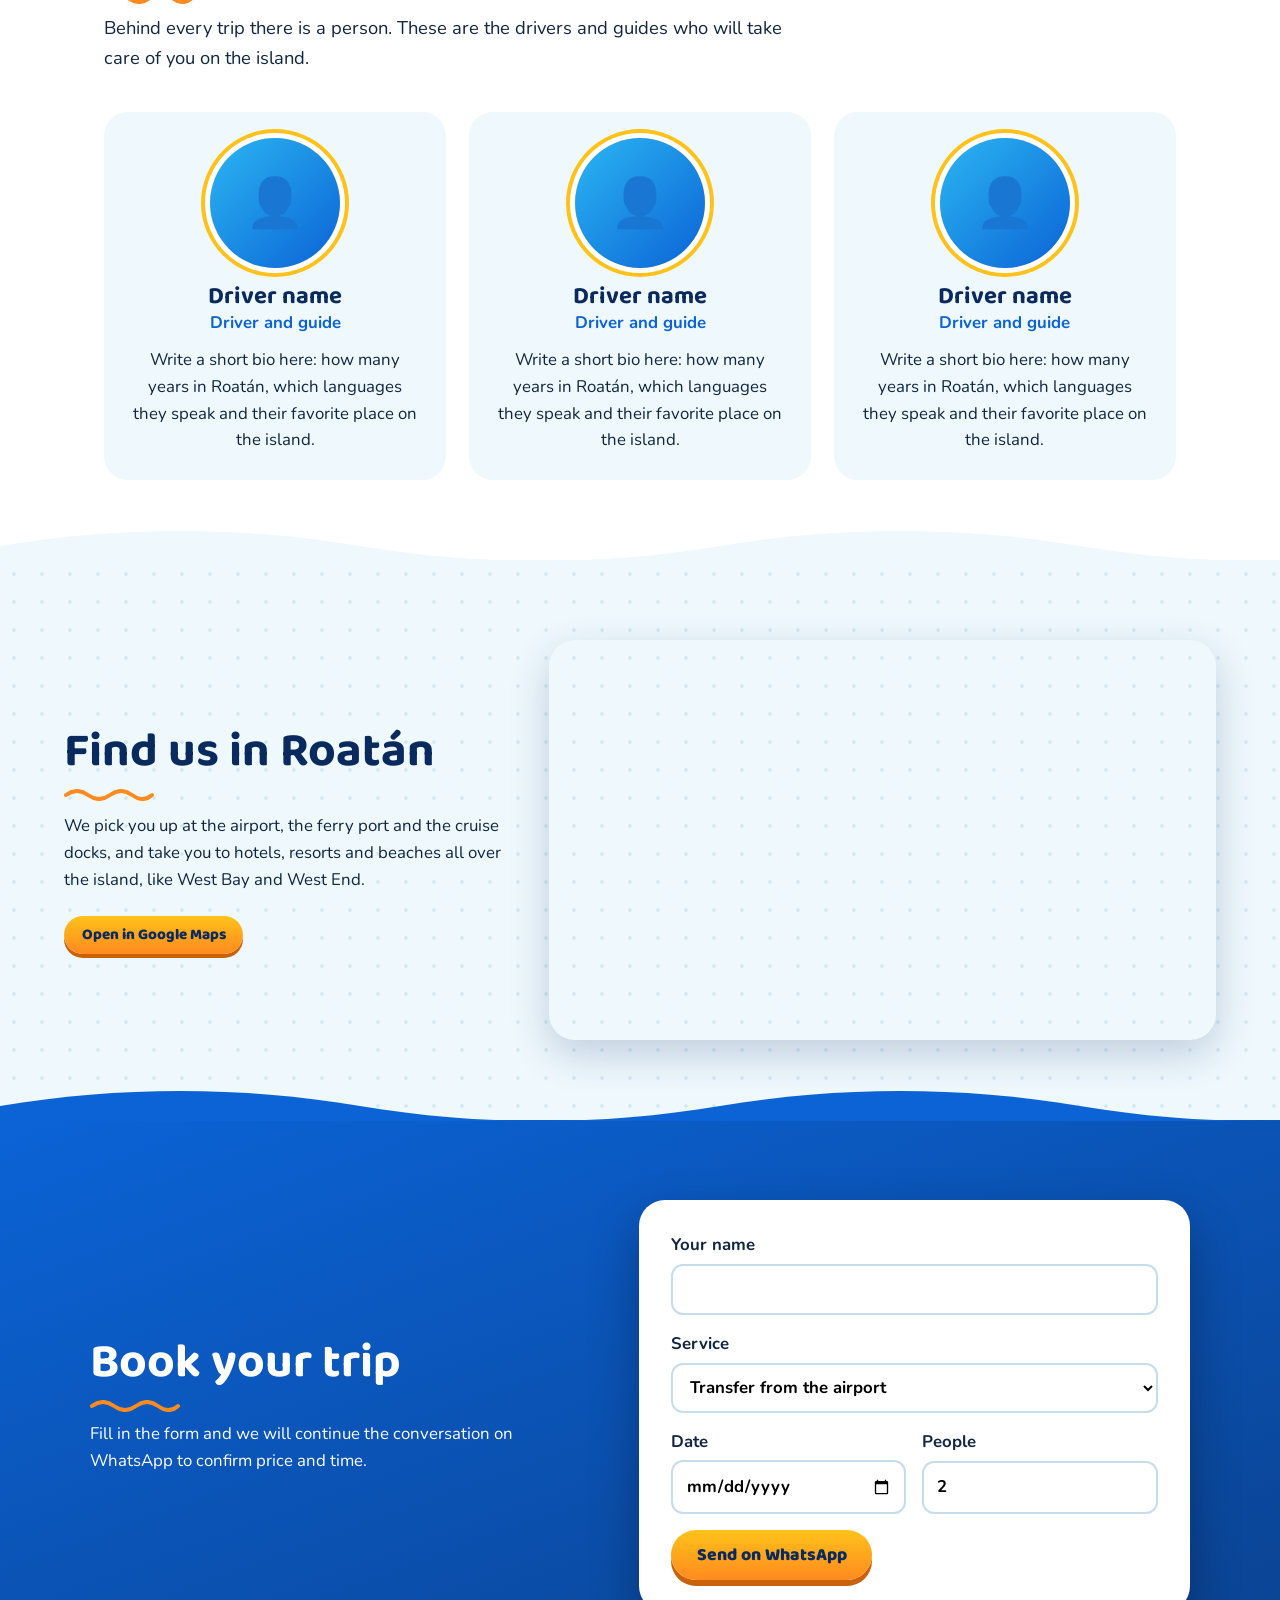
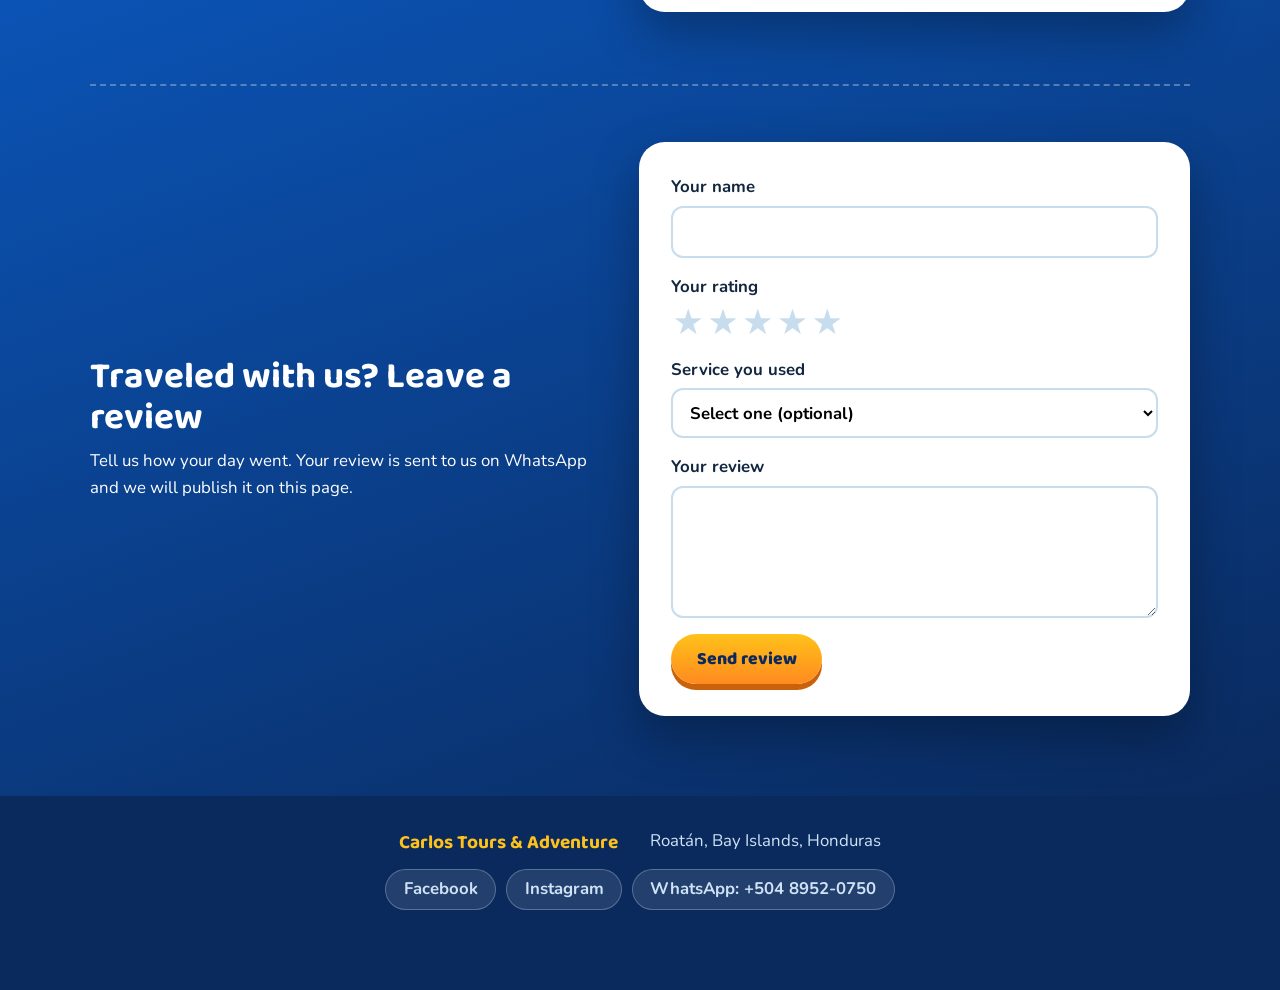
==== commit db073d3d: "Primera Version" ====
--- a/index.html
+++ b/index.html
@@ -15,7 +15,7 @@
 <header class="nav" id="nav">
   <a href="#inicio" class="brand"><span>Carlos</span> Tours</a>
   <nav id="menu">
-    <a href="#transporte">Transport</a>
+    <a href="#transporte">Transports</a>
     <a href="#tours">Tours</a>
     <a href="#prices">Prices</a>
     <a href="#galeria">Gallery</a>
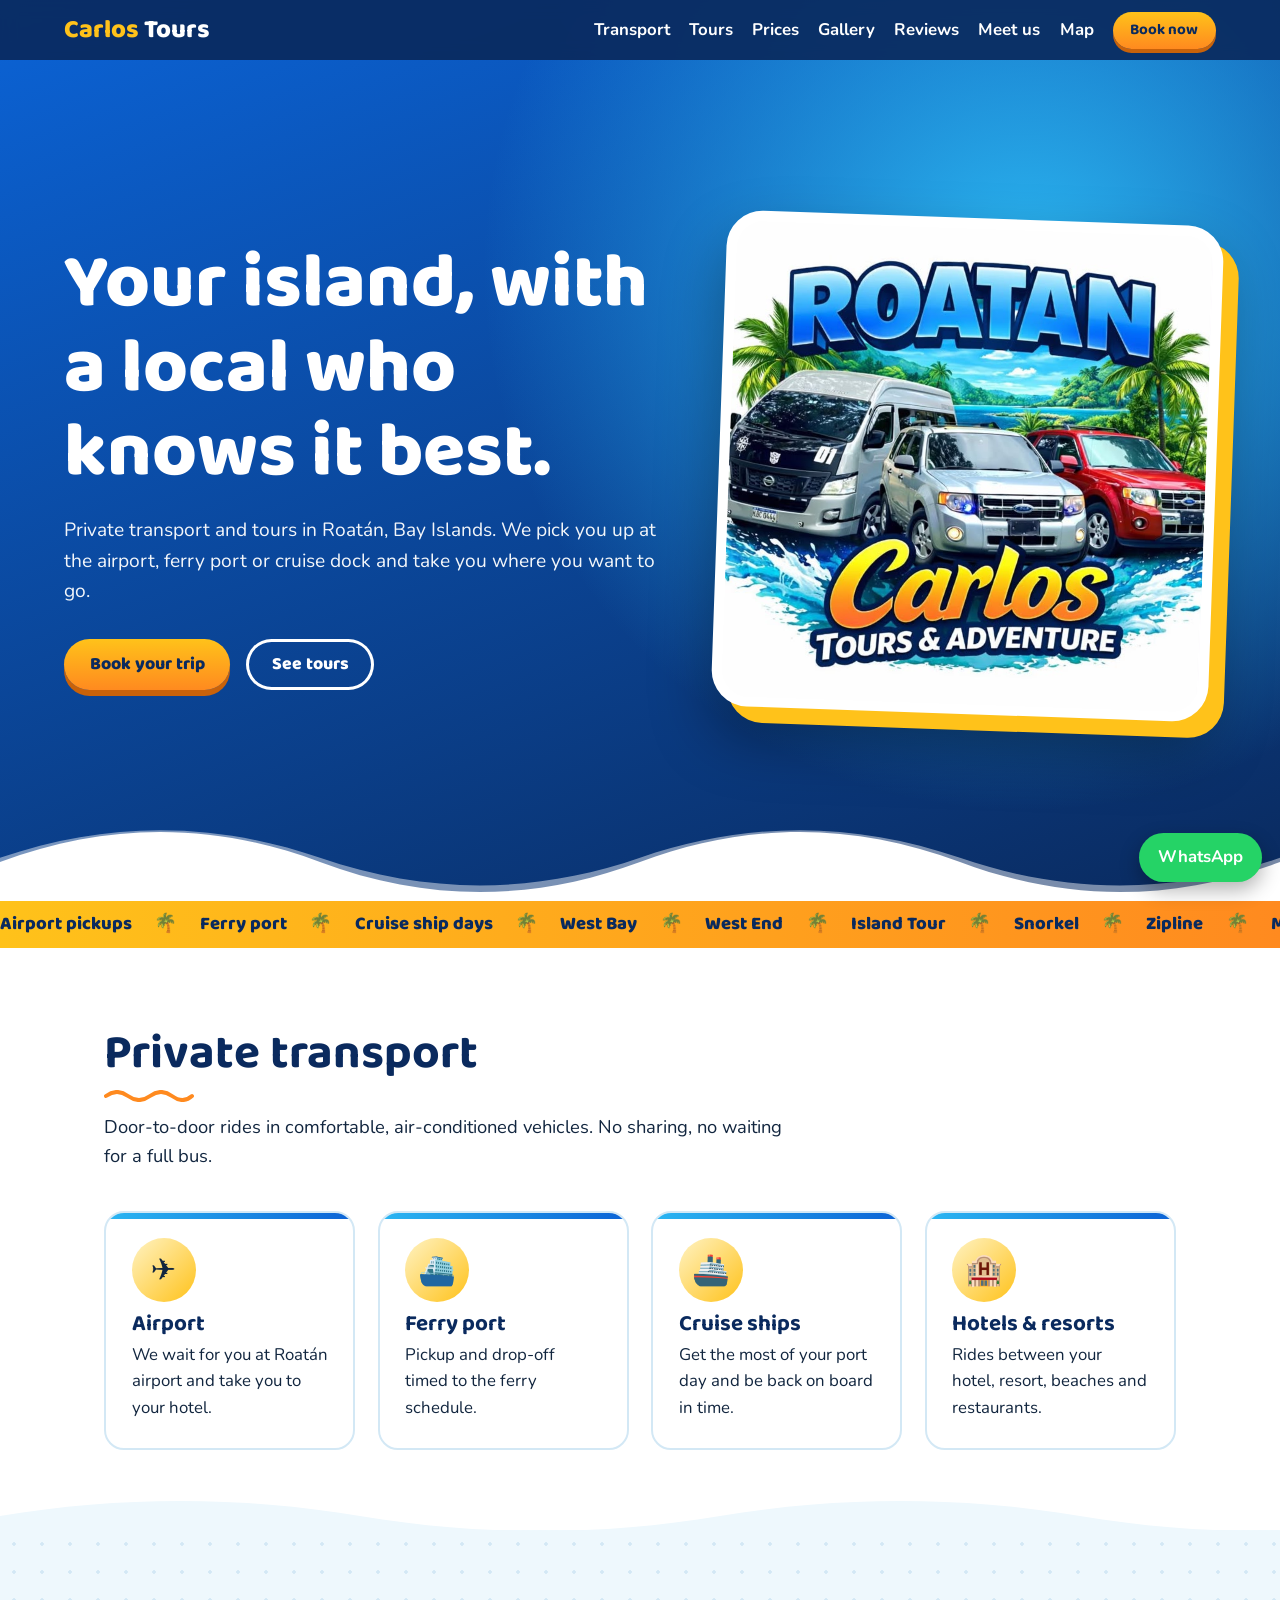
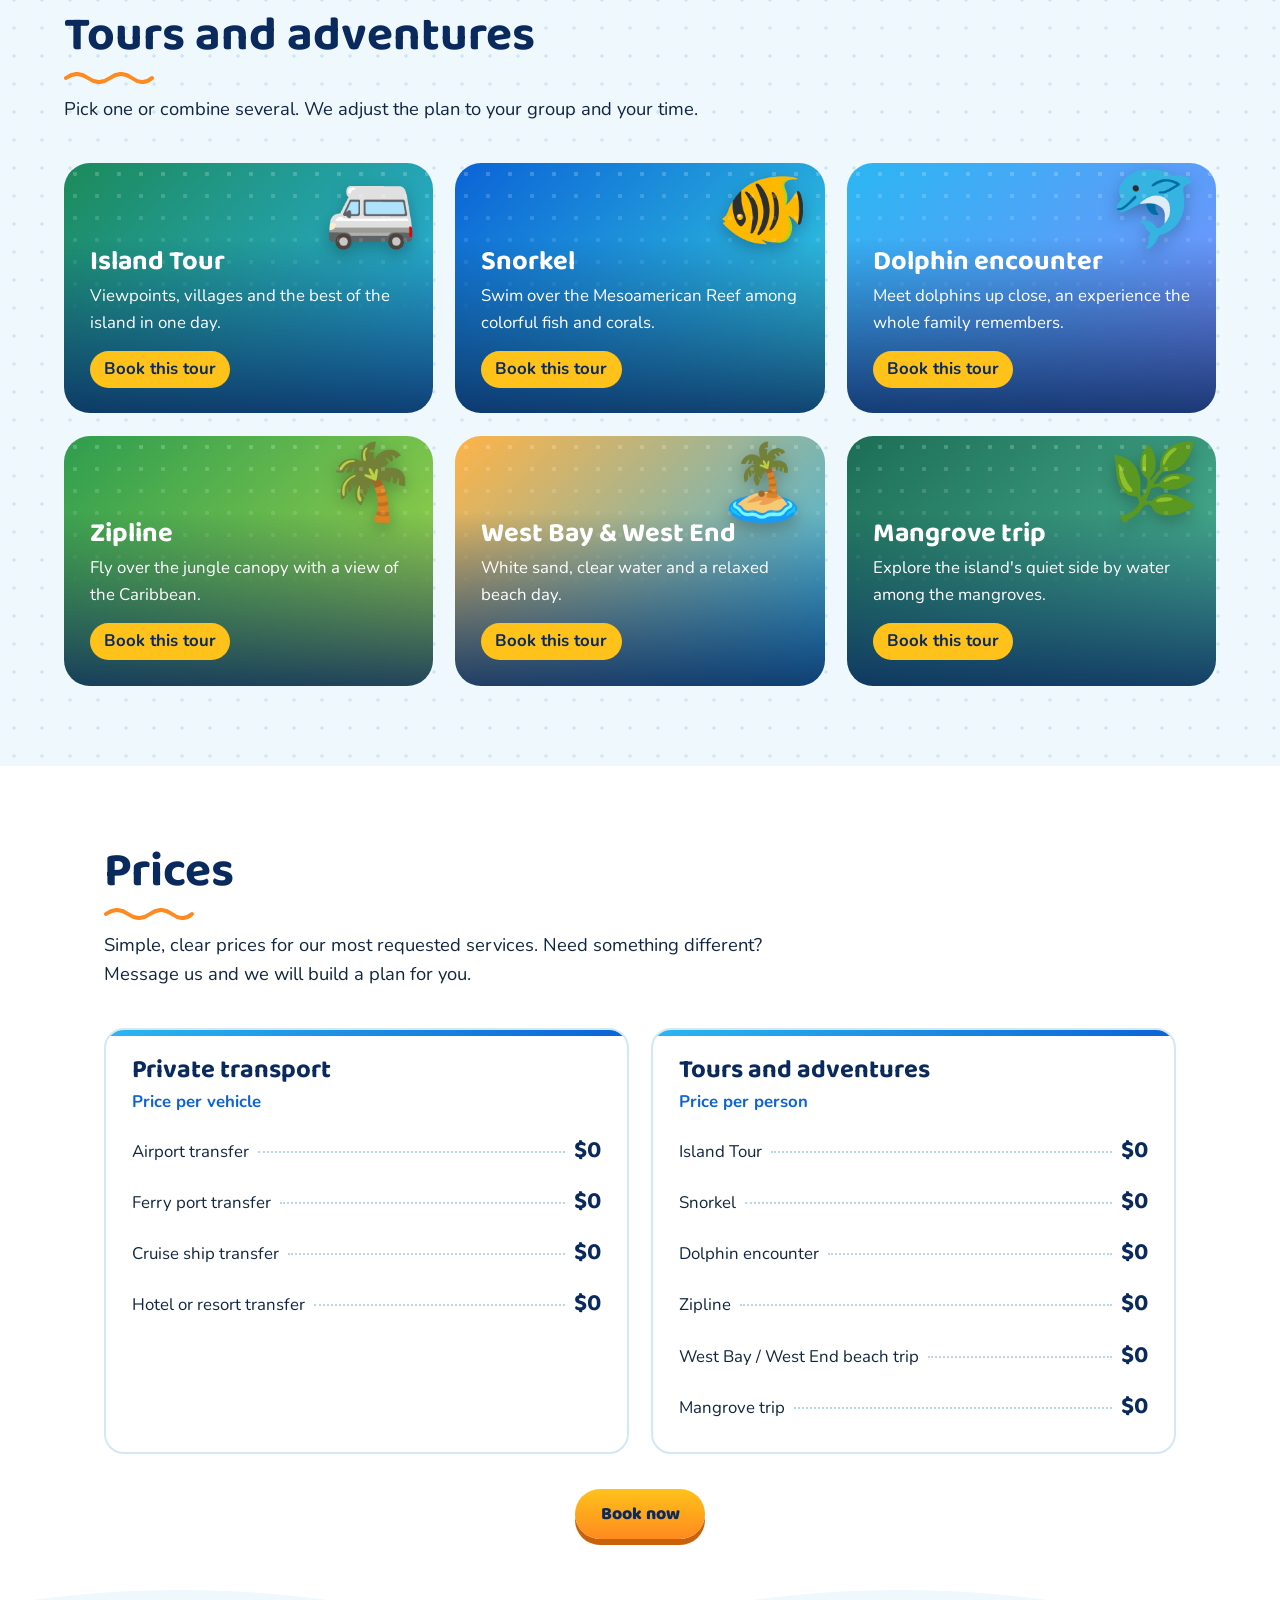
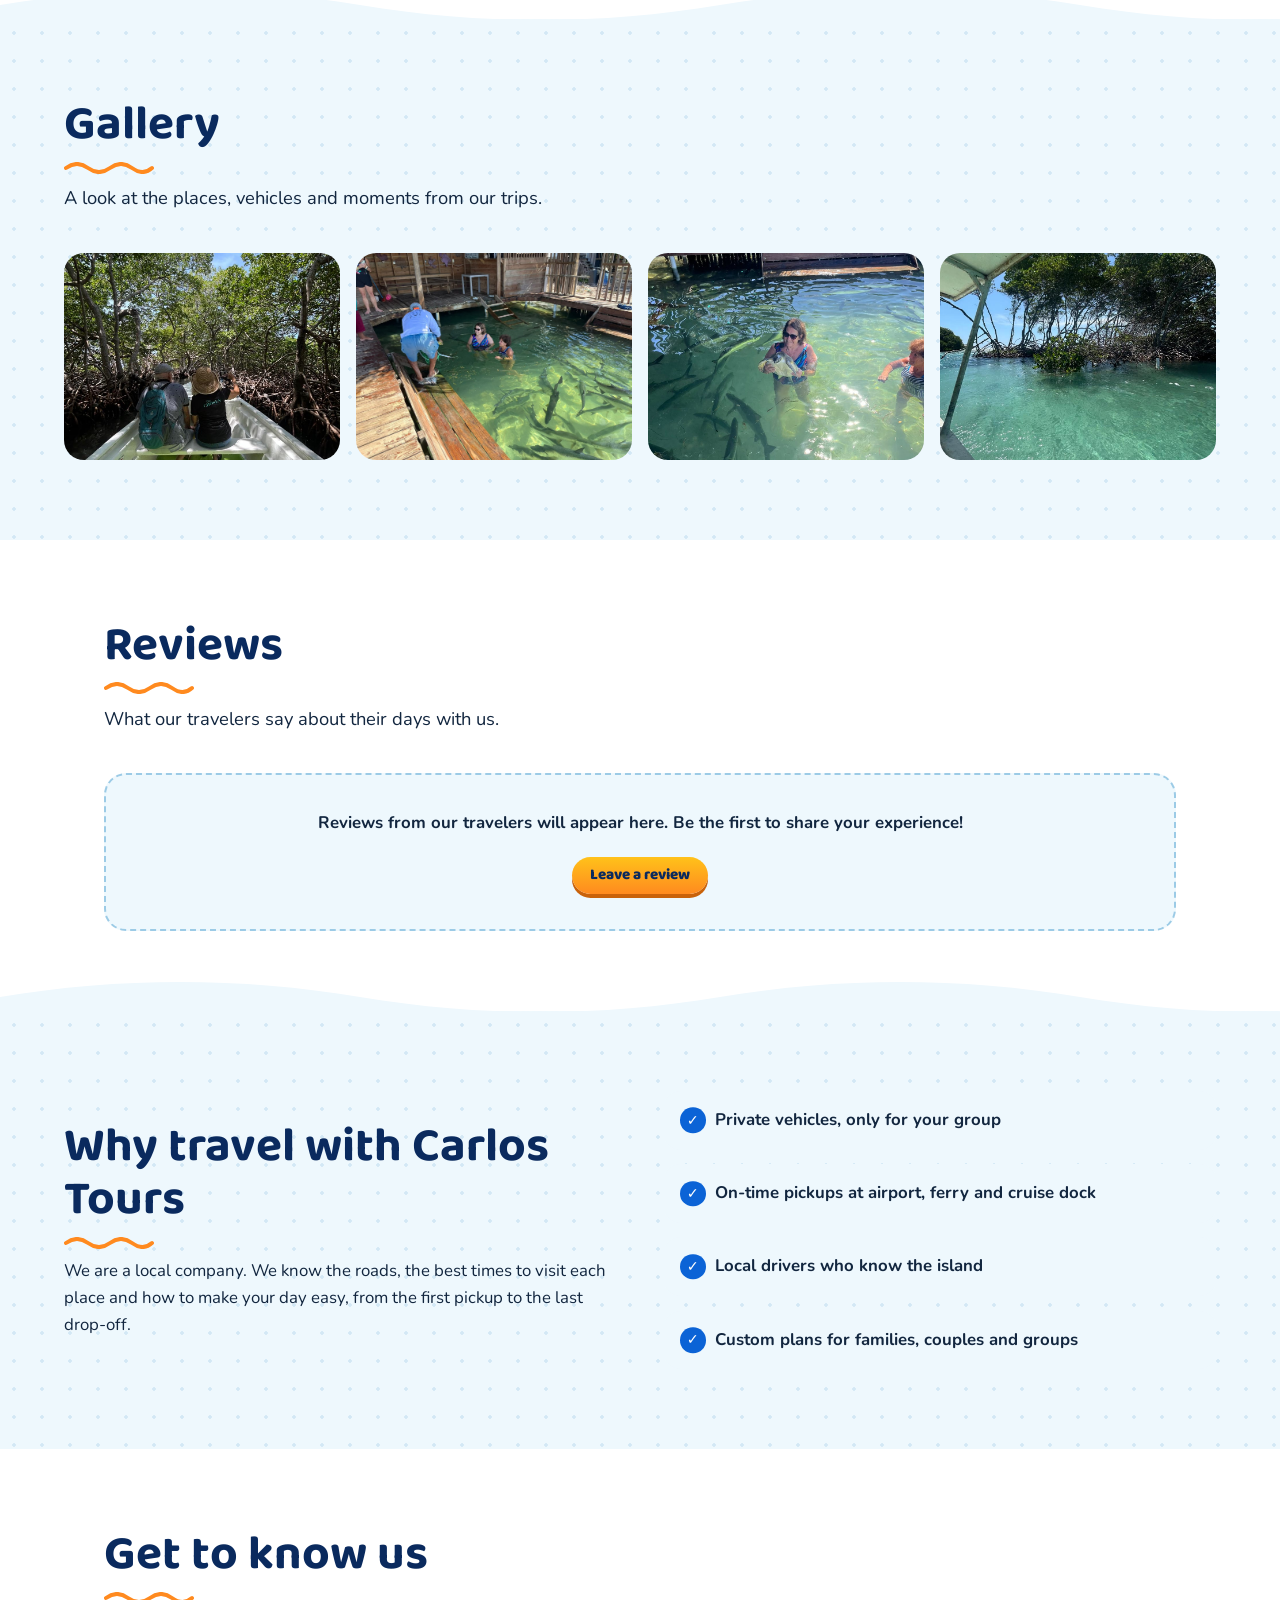
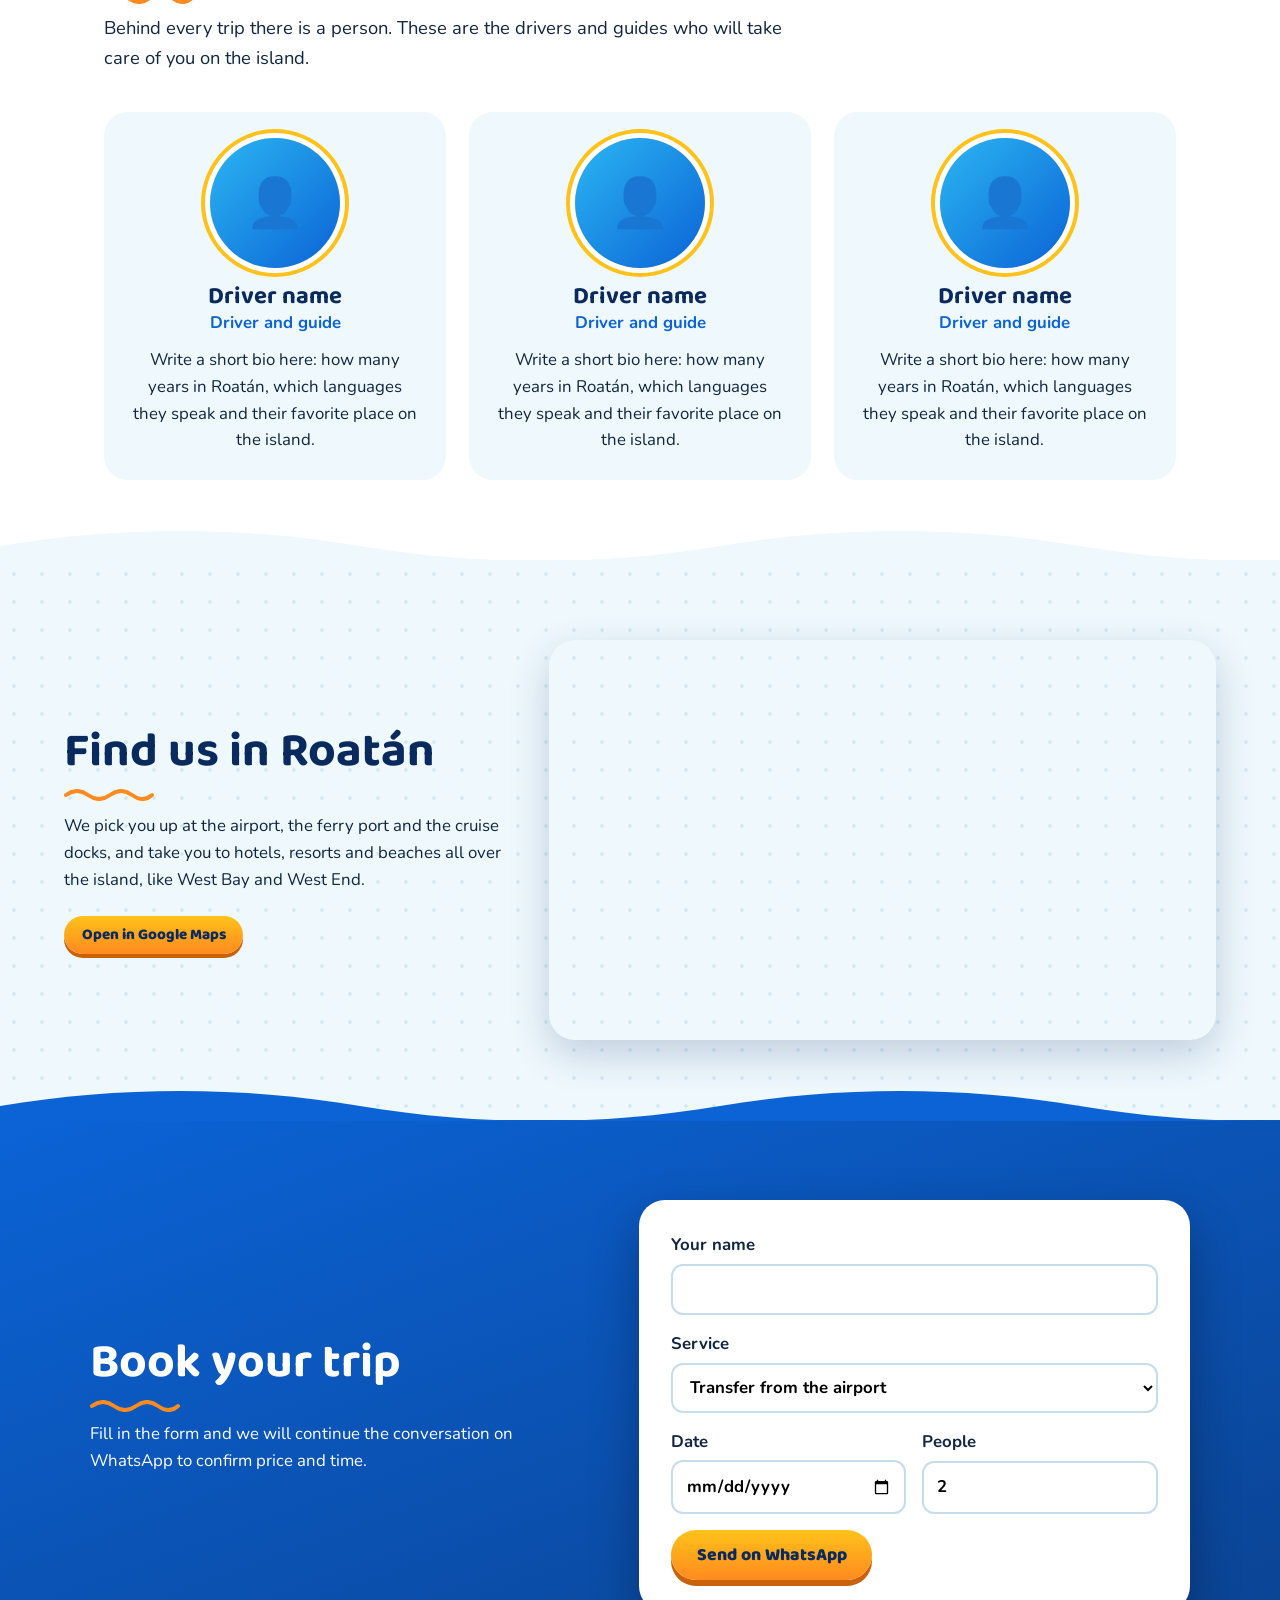
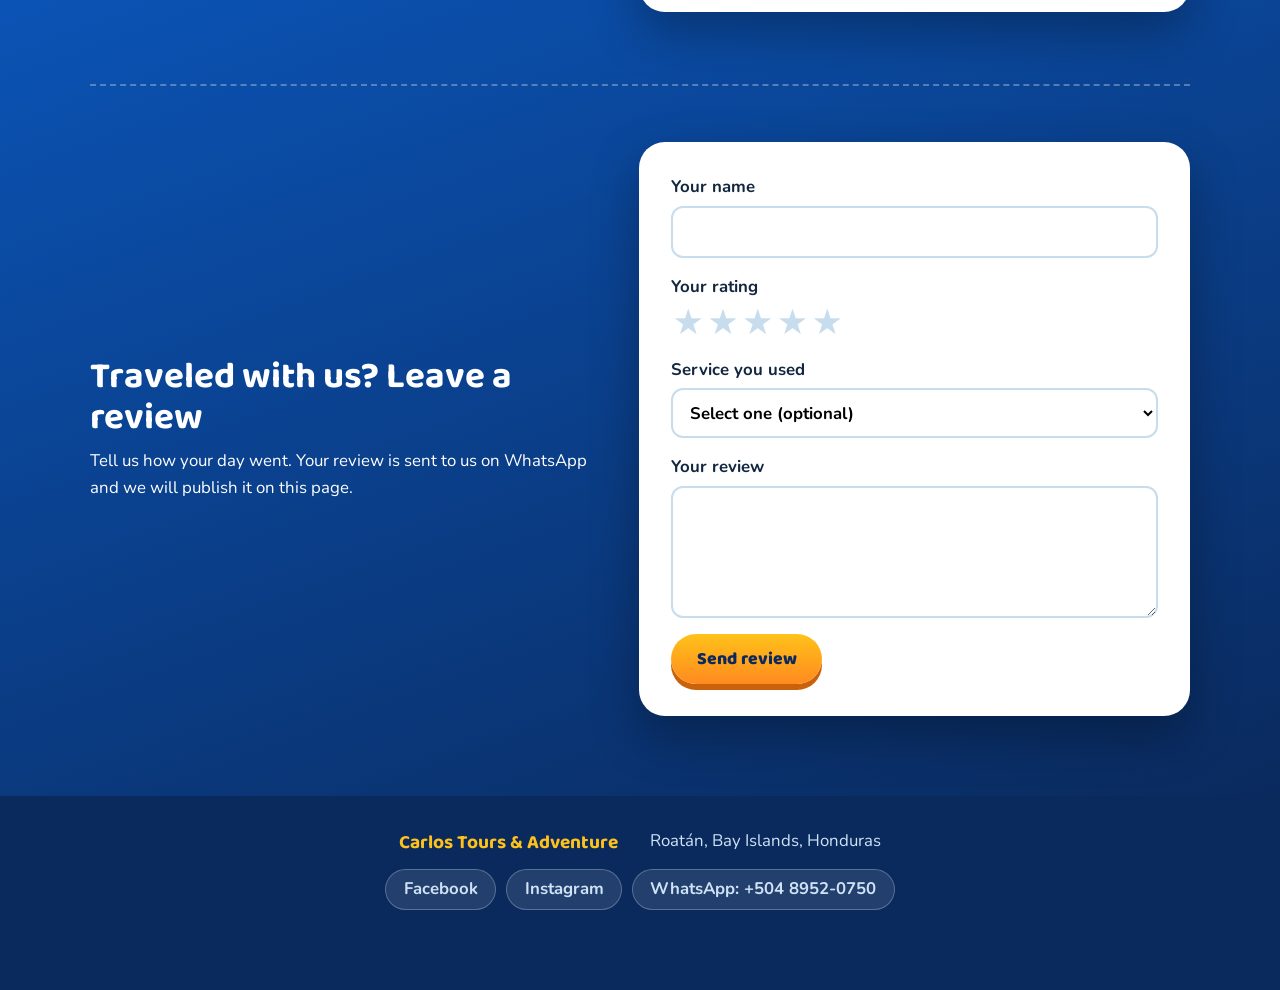
==== commit 23dafc2a: "First Version" ====
--- a/index.html
+++ b/index.html
@@ -15,7 +15,7 @@
 <header class="nav" id="nav">
   <a href="#inicio" class="brand"><span>Carlos</span> Tours</a>
   <nav id="menu">
-    <a href="#transporte">Transports</a>
+    <a href="#transporte">Transport</a>
     <a href="#tours">Tours</a>
     <a href="#prices">Prices</a>
     <a href="#galeria">Gallery</a>
--- a/styles.css
+++ b/styles.css
@@ -1,4 +1,4 @@
-:root{
+:root {
   --navy:#0a2a5e; --blue:#0b63d6; --sky:#2bb6f2; --sun:#ffc21a; --orange:#ff8a1f; --foam:#eef8fd; --white:#fff; --ink:#12263f;
   --head:'Baloo 2',system-ui,sans-serif; --body:'Nunito',system-ui,sans-serif;
 }
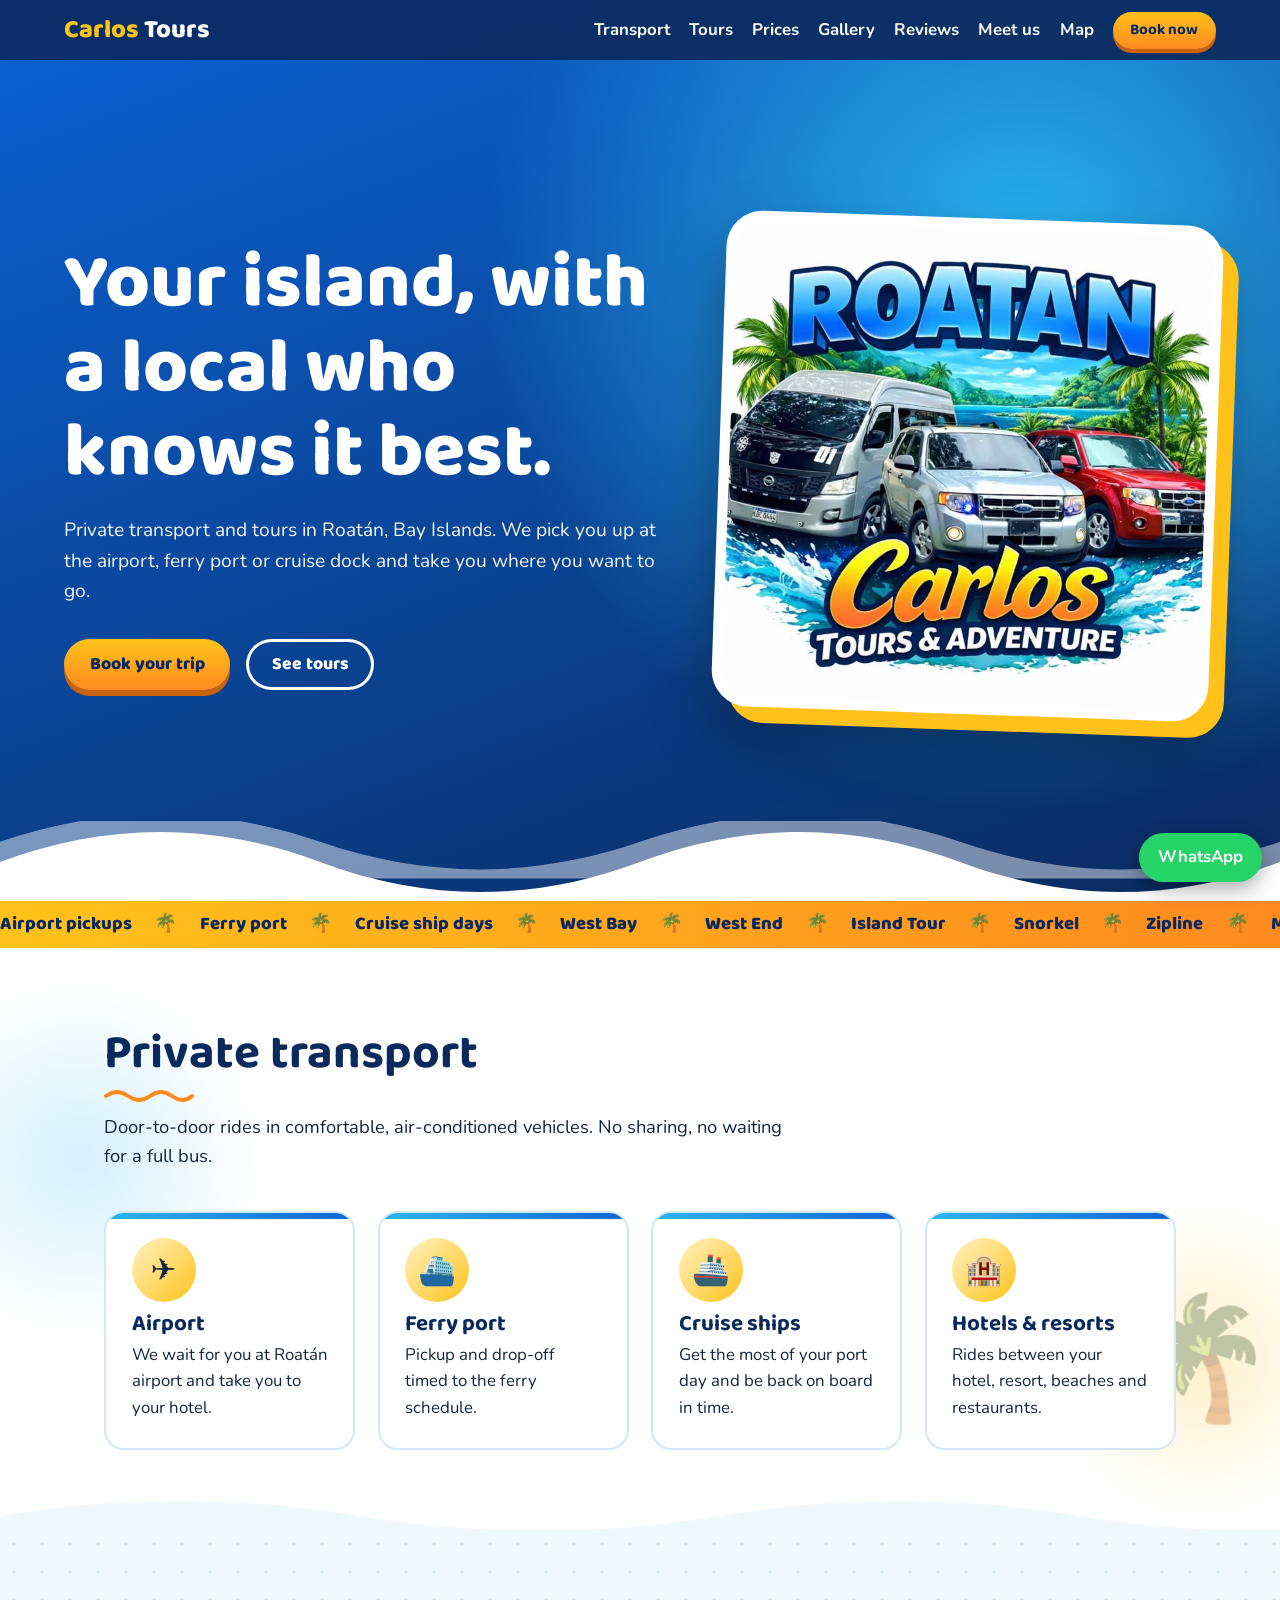
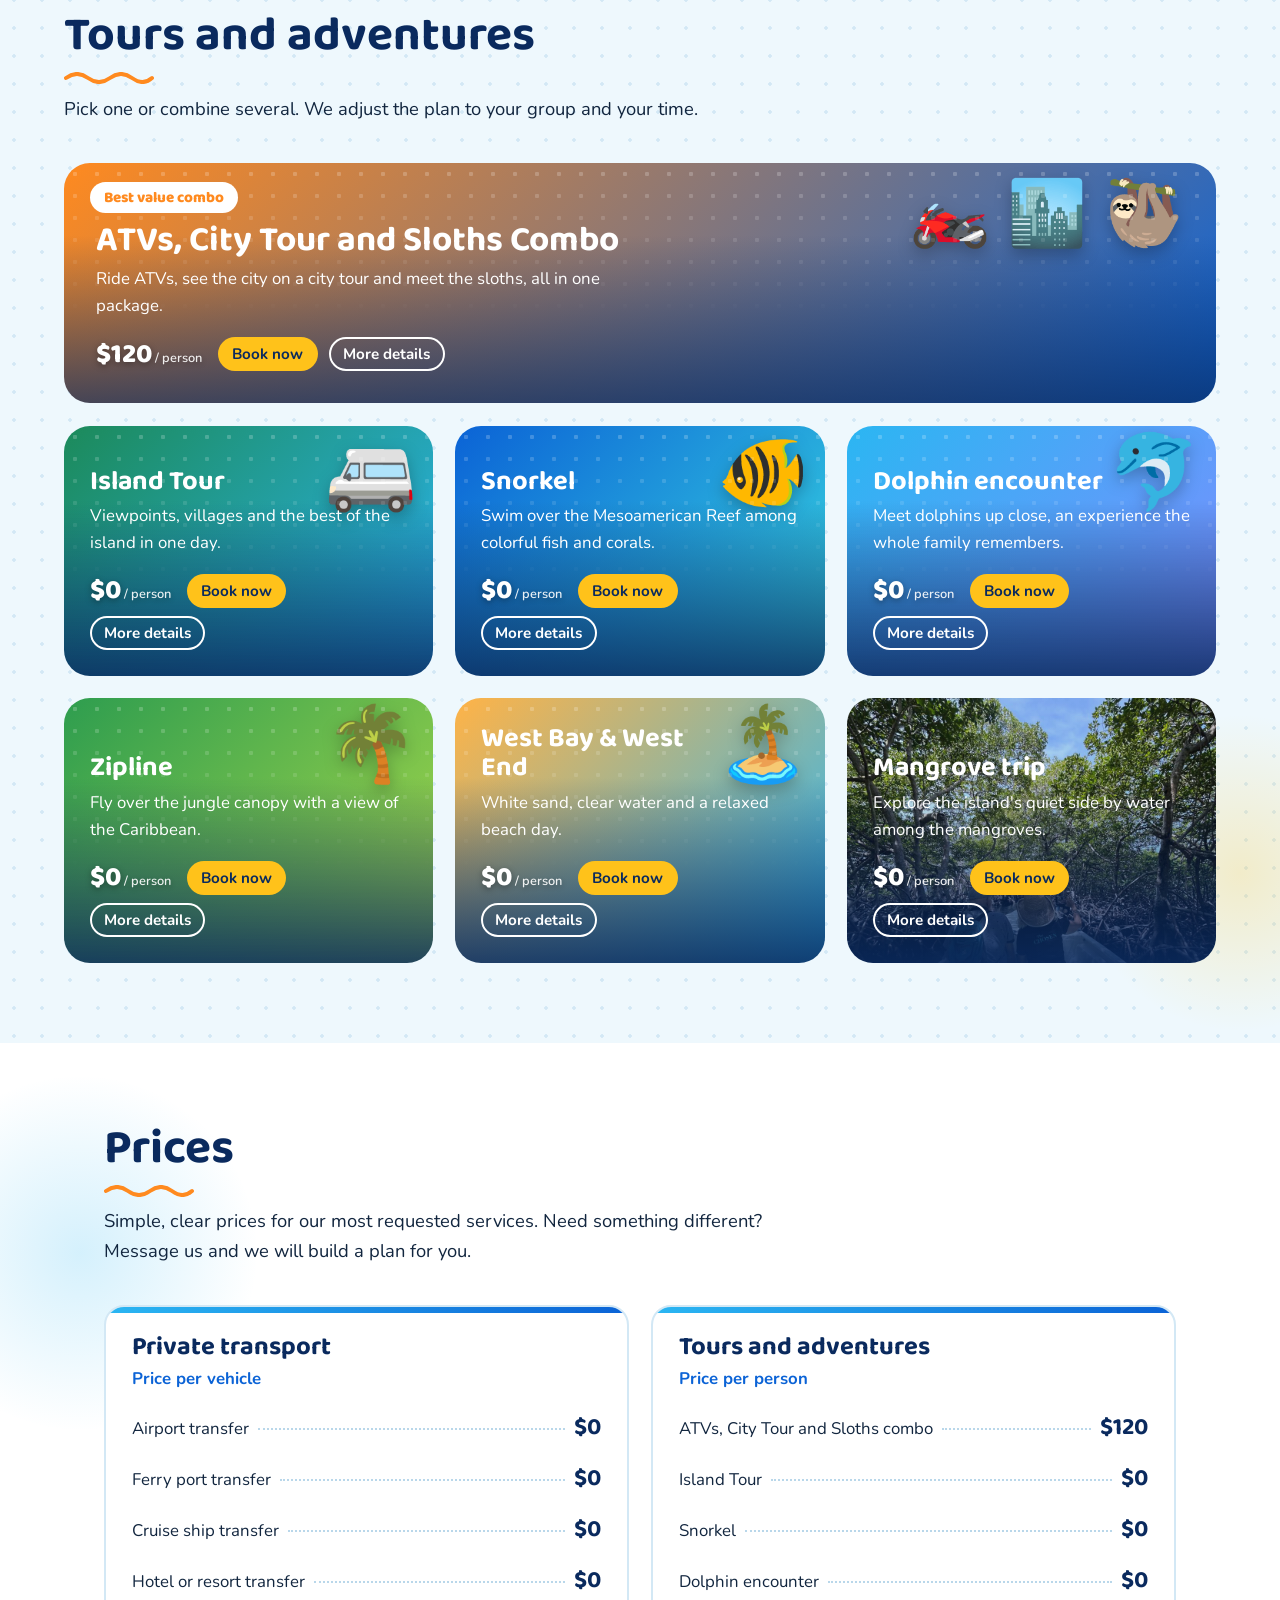
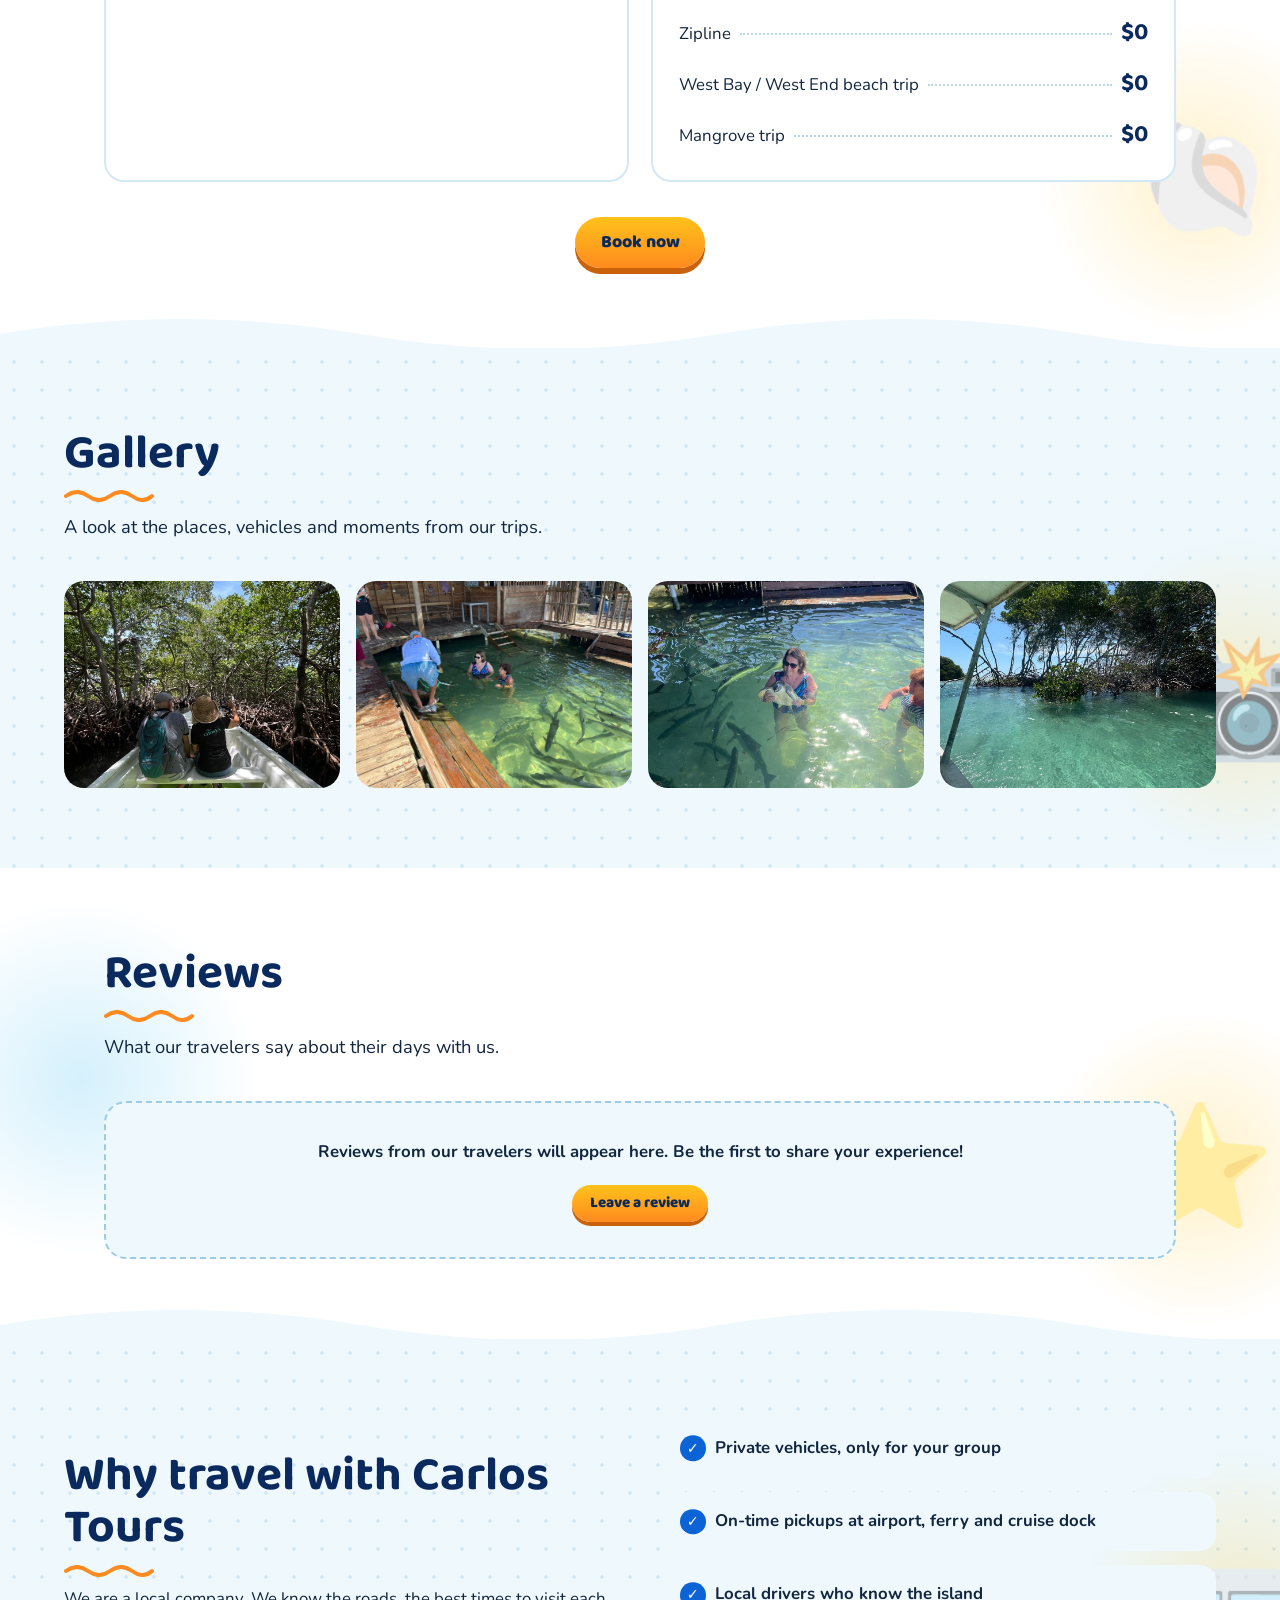
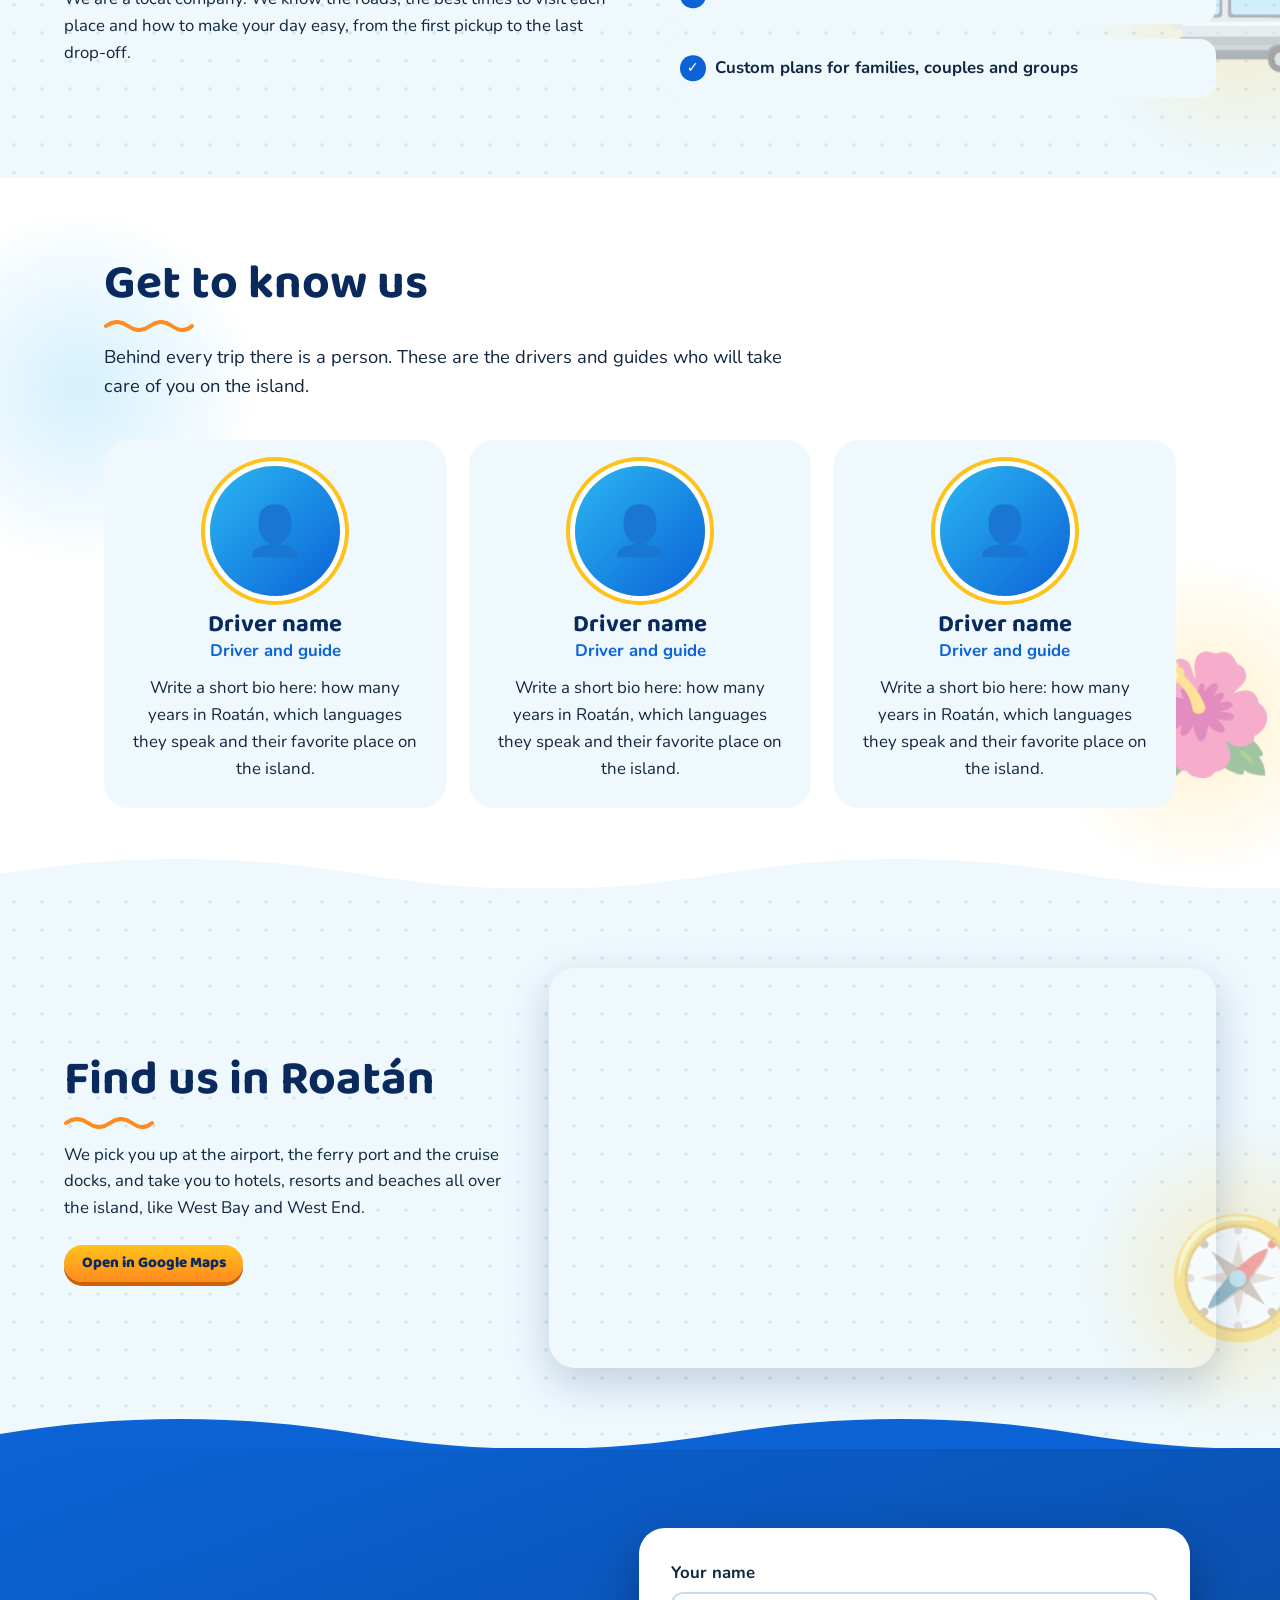
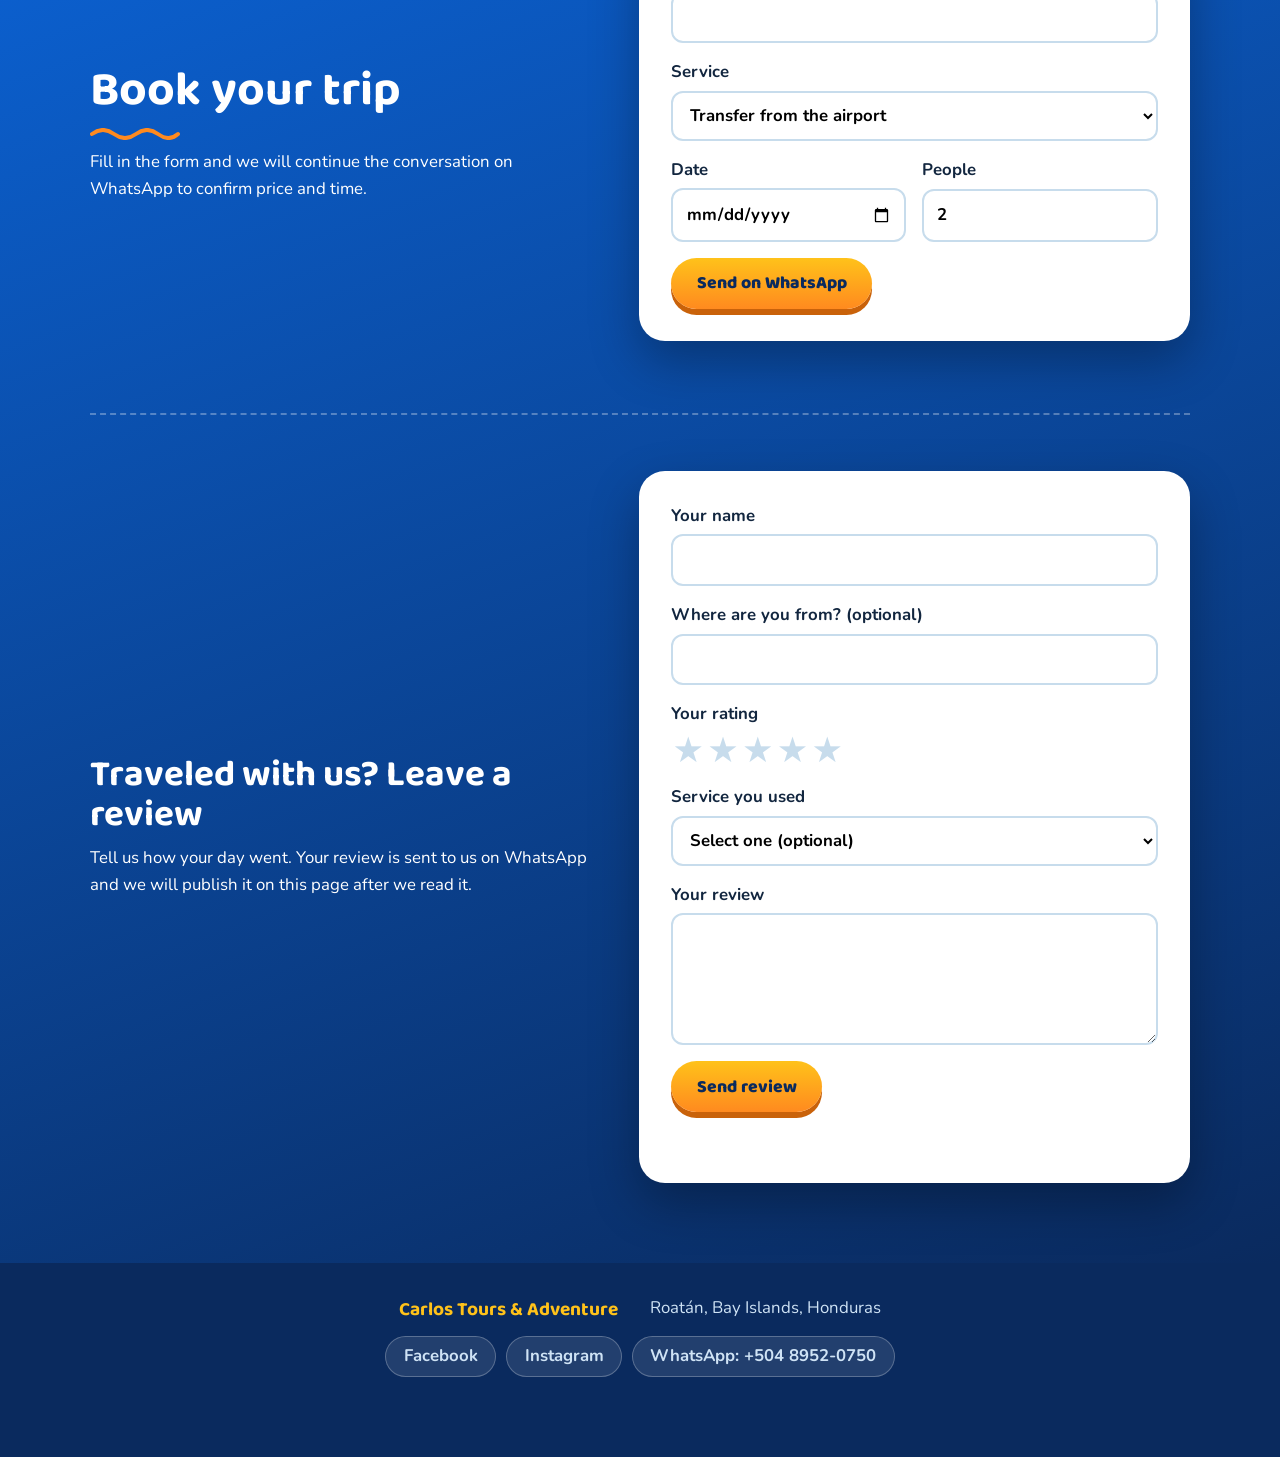
==== commit d1b1e7d8: "Decoration Revamp + Images" ====
--- a/index.html
+++ b/index.html
@@ -58,19 +58,20 @@
   <h2>Tours and adventures</h2>
   <p class="lead" >Pick one or combine several. We adjust the plan to your group and your time.</p>
   <div class="grid g3">
-    <article class="tour t1"><h3>Island Tour</h3><p >Viewpoints, villages and the best of the island in one day.</p><a href="#reservar" data-tour="Island Tour">Book this tour</a></article>
-    <article class="tour t2"><h3>Snorkel</h3><p >Swim over the Mesoamerican Reef among colorful fish and corals.</p><a href="#reservar" data-tour="Snorkel">Book this tour</a></article>
-    <article class="tour t3"><h3>Dolphin encounter</h3><p >Meet dolphins up close, an experience the whole family remembers.</p><a href="#reservar" data-tour="Dolphin encounter">Book this tour</a></article>
-    <article class="tour t4"><h3>Zipline</h3><p >Fly over the jungle canopy with a view of the Caribbean.</p><a href="#reservar" data-tour="Zipline">Book this tour</a></article>
-    <article class="tour t5"><h3>West Bay & West End</h3><p >White sand, clear water and a relaxed beach day.</p><a href="#reservar" data-tour="West Bay / West End">Book this tour</a></article>
-    <article class="tour t6"><h3>Mangrove trip</h3><p >Explore the island's quiet side by water among the mangroves.</p><a href="#reservar" data-tour="Mangrove trip">Book this tour</a></article>
+    <article class="tour t7 combo"><span class="badge">Best value combo</span><h3>ATVs, City Tour and Sloths Combo</h3><p>Ride ATVs, see the city on a city tour and meet the sloths, all in one package.</p><div class="tour-foot"><span class="tprice" data-price="atv-city-sloths">$0</span><a class="tbook" href="#reservar" data-tour="ATVs, City Tour and Sloths combo">Book now</a><a class="tmore" href="tour.html?id=atv-city-sloths">More details</a></div></article>
+    <article class="tour t1"><h3>Island Tour</h3><p>Viewpoints, villages and the best of the island in one day.</p><div class="tour-foot"><span class="tprice" data-price="island-tour">$0</span><a class="tbook" href="#reservar" data-tour="Island Tour">Book now</a><a class="tmore" href="tour.html?id=island-tour">More details</a></div></article>
+    <article class="tour t2"><h3>Snorkel</h3><p>Swim over the Mesoamerican Reef among colorful fish and corals.</p><div class="tour-foot"><span class="tprice" data-price="snorkel">$0</span><a class="tbook" href="#reservar" data-tour="Snorkel">Book now</a><a class="tmore" href="tour.html?id=snorkel">More details</a></div></article>
+    <article class="tour t3"><h3>Dolphin encounter</h3><p>Meet dolphins up close, an experience the whole family remembers.</p><div class="tour-foot"><span class="tprice" data-price="dolphin-encounter">$0</span><a class="tbook" href="#reservar" data-tour="Dolphin encounter">Book now</a><a class="tmore" href="tour.html?id=dolphin-encounter">More details</a></div></article>
+    <article class="tour t4"><h3>Zipline</h3><p>Fly over the jungle canopy with a view of the Caribbean.</p><div class="tour-foot"><span class="tprice" data-price="zipline">$0</span><a class="tbook" href="#reservar" data-tour="Zipline">Book now</a><a class="tmore" href="tour.html?id=zipline">More details</a></div></article>
+    <article class="tour t5"><h3>West Bay &amp; West End</h3><p>White sand, clear water and a relaxed beach day.</p><div class="tour-foot"><span class="tprice" data-price="west-bay-west-end">$0</span><a class="tbook" href="#reservar" data-tour="West Bay / West End">Book now</a><a class="tmore" href="tour.html?id=west-bay-west-end">More details</a></div></article>
+    <article class="tour t6"><h3>Mangrove trip</h3><p>Explore the island's quiet side by water among the mangroves.</p><div class="tour-foot"><span class="tprice" data-price="mangrove-trip">$0</span><a class="tbook" href="#reservar" data-tour="Mangrove trip">Book now</a><a class="tmore" href="tour.html?id=mangrove-trip">More details</a></div></article>
   </div>
 </section>
 
 <section class="sec" id="prices">
   <h2>Prices</h2>
   <p class="lead">Simple, clear prices for our most requested services. Need something different? Message us and we will build a plan for you.</p>
-  <!-- Para cambiar un precio, edita el $0 de cada línea. Para cambiar "per vehicle" o "per person", edita el texto de cada tarjeta. -->
+  <!-- Transporte: edita el $0 de cada línea aquí. Tours: los precios se cambian en data.js. Para cambiar "per vehicle" o "per person", edita el texto de cada tarjeta. -->
   <div class="grid g2">
     <article class="card plist">
       <h3>Private transport</h3>
@@ -86,12 +87,13 @@
       <h3>Tours and adventures</h3>
       <p class="unit">Price per person</p>
       <ul>
-        <li><span>Island Tour</span><em></em><b>$0</b></li>
-        <li><span>Snorkel</span><em></em><b>$0</b></li>
-        <li><span>Dolphin encounter</span><em></em><b>$0</b></li>
-        <li><span>Zipline</span><em></em><b>$0</b></li>
-        <li><span>West Bay / West End beach trip</span><em></em><b>$0</b></li>
-        <li><span>Mangrove trip</span><em></em><b>$0</b></li>
+        <li><span>ATVs, City Tour and Sloths combo</span><em></em><b data-price="atv-city-sloths">$0</b></li>
+        <li><span>Island Tour</span><em></em><b data-price="island-tour">$0</b></li>
+        <li><span>Snorkel</span><em></em><b data-price="snorkel">$0</b></li>
+        <li><span>Dolphin encounter</span><em></em><b data-price="dolphin-encounter">$0</b></li>
+        <li><span>Zipline</span><em></em><b data-price="zipline">$0</b></li>
+        <li><span>West Bay / West End beach trip</span><em></em><b data-price="west-bay-west-end">$0</b></li>
+        <li><span>Mangrove trip</span><em></em><b data-price="mangrove-trip">$0</b></li>
       </ul>
     </article>
   </div>
@@ -179,6 +181,7 @@
           <option value="Transfer from the ferry port">Transfer from the ferry port</option>
           <option value="Transfer from the cruise ship">Transfer from the cruise ship</option>
           <option value="Transfer to hotel or resort">Transfer to hotel or resort</option>
+          <option value="ATVs, City Tour and Sloths combo">ATVs, City Tour and Sloths combo</option>
           <option value="Island Tour">Island Tour</option>
           <option value="Snorkel">Snorkel</option>
           <option value="Dolphin encounter">Dolphin encounter</option>
@@ -196,10 +199,11 @@
   <div class="book-box rev-form" id="review">
     <div>
       <h3>Traveled with us? Leave a review</h3>
-      <p>Tell us how your day went. Your review is sent to us on WhatsApp and we will publish it on this page.</p>
+      <p>Tell us how your day went. Your review is sent to us on WhatsApp and we will publish it on this page after we read it.</p>
     </div>
     <form id="reviewForm">
       <label><span>Your name</span><input name="nombre" required autocomplete="name"></label>
+      <label><span>Where are you from? (optional)</span><input name="lugar" maxlength="80"></label>
       <div class="rate"><span>Your rating</span>
         <div class="stars">
           <input type="radio" name="rating" id="s5" value="5" required><label for="s5" title="5 stars">★</label>
@@ -210,8 +214,9 @@
         </div>
       </div>
       <label><span>Service you used</span><select name="servicio" id="reviewService"></select></label>
-      <label><span>Your review</span><textarea name="texto" rows="4" required></textarea></label>
+      <label><span>Your review</span><textarea name="texto" rows="4" required maxlength="1000"></textarea></label>
       <button class="btn" type="submit">Send review</button>
+      <p class="form-msg" id="reviewMsg" role="status"></p>
     </form>
   </div>
 </section>
@@ -230,6 +235,7 @@
 
 <dialog id="lightbox"><button aria-label="Close">✕</button><img alt=""></dialog>
 
+<script src="data.js"></script>
 <script src="script.js"></script>
 </body>
 </html>
--- a/styles.css
+++ b/styles.css
@@ -1,4 +1,4 @@
-:root {
+:root{
   --navy:#0a2a5e; --blue:#0b63d6; --sky:#2bb6f2; --sun:#ffc21a; --orange:#ff8a1f; --foam:#eef8fd; --white:#fff; --ink:#12263f;
   --head:'Baloo 2',system-ui,sans-serif; --body:'Nunito',system-ui,sans-serif;
 }
@@ -222,3 +222,85 @@
 .social{display:flex;flex-wrap:wrap;gap:.6rem;justify-content:center;width:100%}
 .social a{padding:.4rem 1.1rem;border-radius:999px;background:rgba(255,255,255,.1);border:1px solid rgba(255,255,255,.25);font-weight:700}
 .social a:hover{background:var(--sun);color:var(--navy);border-color:var(--sun)}
+
+/* Formularios: anti-spam y mensajes */
+.form-msg{font-weight:700;min-height:1.4em}
+.form-msg.ok{color:#14803c}
+.form-msg.err{color:#b3261e}
+
+/* ===== Tarjetas con precio y "More details" ===== */
+.tour-foot{display:flex;flex-wrap:wrap;align-items:center;gap:.5rem .7rem;margin-top:.7rem}
+.tour .tour-foot a{margin:0;align-self:auto;font-size:.95rem}
+.tprice{font-family:var(--head);font-weight:800;font-size:1.7rem;line-height:1;margin-right:.3rem;text-shadow:0 2px 6px rgba(0,0,0,.35)}
+.tprice::after{content:" / person";font-family:var(--body);font-size:.8rem;font-weight:600;opacity:.9}
+.tour .tmore{background:transparent;color:var(--white);box-shadow:inset 0 0 0 2px var(--white)}
+.tour .tmore:hover{background:var(--white);color:var(--navy)}
+.tour.combo{grid-column:1/-1;min-height:240px;padding:2rem}
+.tour.combo h3{font-size:2.2rem}
+.tour.combo p{max-width:30em}
+.tour.combo::before{font-size:4rem;right:2rem;top:1.2rem}
+.tour .badge{position:absolute;top:1.2rem;left:1.6rem;background:var(--white);color:var(--orange);font-family:var(--head);font-weight:800;padding:.2rem .9rem;border-radius:999px;font-size:.95rem}
+.t7{background:linear-gradient(to top,rgba(10,42,94,.7),transparent 70%),linear-gradient(135deg,#ff8a1f,#0b63d6)}
+.t7::before{content:"🏍️ 🏙️ 🦥"}
+@media (max-width:600px){.tour.combo::before{font-size:2.4rem;right:1rem}}
+
+/* ===== Página de cada tour ===== */
+.bg1{background:linear-gradient(135deg,#1c8a5a,#2bb6f2)}.bg2{background:linear-gradient(135deg,#0b63d6,#38d6e0)}.bg3{background:linear-gradient(135deg,#2bb6f2,#7f8cff)}
+.bg4{background:linear-gradient(135deg,#2e9d4f,#a8d94a)}.bg5{background:linear-gradient(135deg,#ffb347,#2bb6f2)}.bg6{background:linear-gradient(135deg,#1c6e55,#4fb89a)}.bg7{background:linear-gradient(135deg,#ff8a1f,#0b63d6)}
+.tp{padding-top:7.5rem}
+.back{display:inline-block;margin-bottom:1rem;font-weight:700;color:var(--blue);text-decoration:none}
+.back:hover{color:var(--orange)}
+.tp h1{font-size:clamp(2rem,4.5vw,3.2rem);margin-bottom:.4rem}
+.tp-grid{display:grid;grid-template-columns:1.5fr 1fr;gap:2rem;align-items:start;margin:1.5rem 0 2.5rem}
+.tmain{width:100%;aspect-ratio:4/3;object-fit:cover;border-radius:26px;display:block}
+.thumbs{display:flex;gap:.6rem;margin-top:.7rem}
+.thumbs img{width:84px;height:64px;object-fit:cover;border-radius:12px;cursor:pointer;border:2px solid #d3e8f5}
+.tmedia-ph{aspect-ratio:4/3;border-radius:26px;display:grid;place-items:center;font-size:7rem}
+.panel{position:sticky;top:90px;background:var(--white);border:2px solid #d3e8f5;border-radius:22px;padding:1.5rem;box-shadow:0 16px 36px rgba(10,42,94,.12);display:grid;gap:1rem}
+.panel form{background:none;padding:0;box-shadow:none;border-radius:0}
+.total{text-align:center;padding:.8rem;border-radius:16px;background:var(--foam)}
+.total small{display:block;color:#5a728c;font-weight:700}
+.total strong{font-family:var(--head);font-size:2.4rem;color:var(--blue);line-height:1.1}
+.count{display:flex;justify-content:space-between;align-items:center;gap:.6rem;padding:.55rem 0;border-bottom:1px dashed #c7dcec;font-weight:700;font-size:.95rem}
+.ctl{display:flex;align-items:center;gap:.6rem}
+.ctl button{width:32px;height:32px;border:0;border-radius:50%;background:var(--sky);color:#fff;font-size:1.2rem;font-weight:800;cursor:pointer}
+.ctl button:hover{background:var(--blue)}
+.ctl output{min-width:1.4rem;text-align:center;font-weight:800}
+.panel .btn{width:100%;text-align:center}
+.panel .note{font-size:.9rem;text-align:center;color:#14803c;font-weight:700;background:#e9f9ef;border-radius:14px;padding:.7rem}
+.infos{display:grid;gap:1.4rem}
+.info{background:var(--white);border:2px solid #d3e8f5;border-radius:22px;padding:1.6rem 1.8rem}
+.info h2{font-size:1.8rem;margin-bottom:.8rem}
+.info h3{margin:1.2rem 0 .6rem;font-size:1.3rem}
+.info p+p{margin-top:.8rem}
+.facts{list-style:none;display:grid;gap:.5rem}
+.ticks{list-style:none;display:grid;gap:.5rem}
+.ticks li::before{content:"✓";color:#14803c;font-weight:800;margin-right:.6rem}
+.ticks.no li::before{content:"✕";color:#b3261e}
+.dots{padding-left:1.2rem;display:grid;gap:.4rem}
+.more-h{margin:3rem 0 1rem}
+.more{display:grid;grid-template-columns:repeat(auto-fit,minmax(240px,1fr));gap:.8rem}
+.chip{display:flex;justify-content:space-between;gap:.6rem;padding:.9rem 1.1rem;border:2px solid #d3e8f5;border-radius:16px;text-decoration:none;font-weight:700;transition:transform .2s,border-color .2s}
+.chip:hover{border-color:var(--sky);transform:translateY(-3px)}
+.chip b{color:var(--blue)}
+@media (max-width:900px){.tp-grid{grid-template-columns:1fr}.panel{position:static}}
+.tour h3{padding-right:4.2rem}
+.tour.combo h3{padding-right:0}
+
+/* ===== Tarjetas con foto ===== */
+.tour.has-img{background:linear-gradient(to top,rgba(10,42,94,.9),rgba(10,42,94,.1) 65%),var(--img) center 30%/cover}
+.tour.has-img::before,.tour.has-img::after{display:none}
+.tour.has-img h3{padding-right:0}
+
+/* ===== Decoración en los espacios en blanco ===== */
+.sec>*{position:relative;z-index:1}
+.sec:not(.book):not(.tp)::after{content:"";position:absolute;right:-120px;bottom:10px;width:320px;height:320px;border-radius:50%;background:radial-gradient(circle,rgba(255,194,26,.5),transparent 70%);display:grid;place-items:center;font-size:7.5rem;opacity:.45;pointer-events:none}
+.sec:not(.alt):not(.book):not(.tp){position:relative}
+.sec:not(.alt):not(.book):not(.tp)::before{content:"";position:absolute;left:-140px;top:30px;width:360px;height:360px;border-radius:50%;background:radial-gradient(circle,rgba(43,182,242,.4),transparent 70%);opacity:.5;pointer-events:none}
+#transporte::after{content:"🌴"}
+#prices::after{content:"🐚"}
+#galeria::after{content:"📸"}
+#reviews::after{content:"⭐"}
+#nosotros::after{content:"🚐"}
+#conocenos::after{content:"🌺"}
+#mapa::after{content:"🧭"}
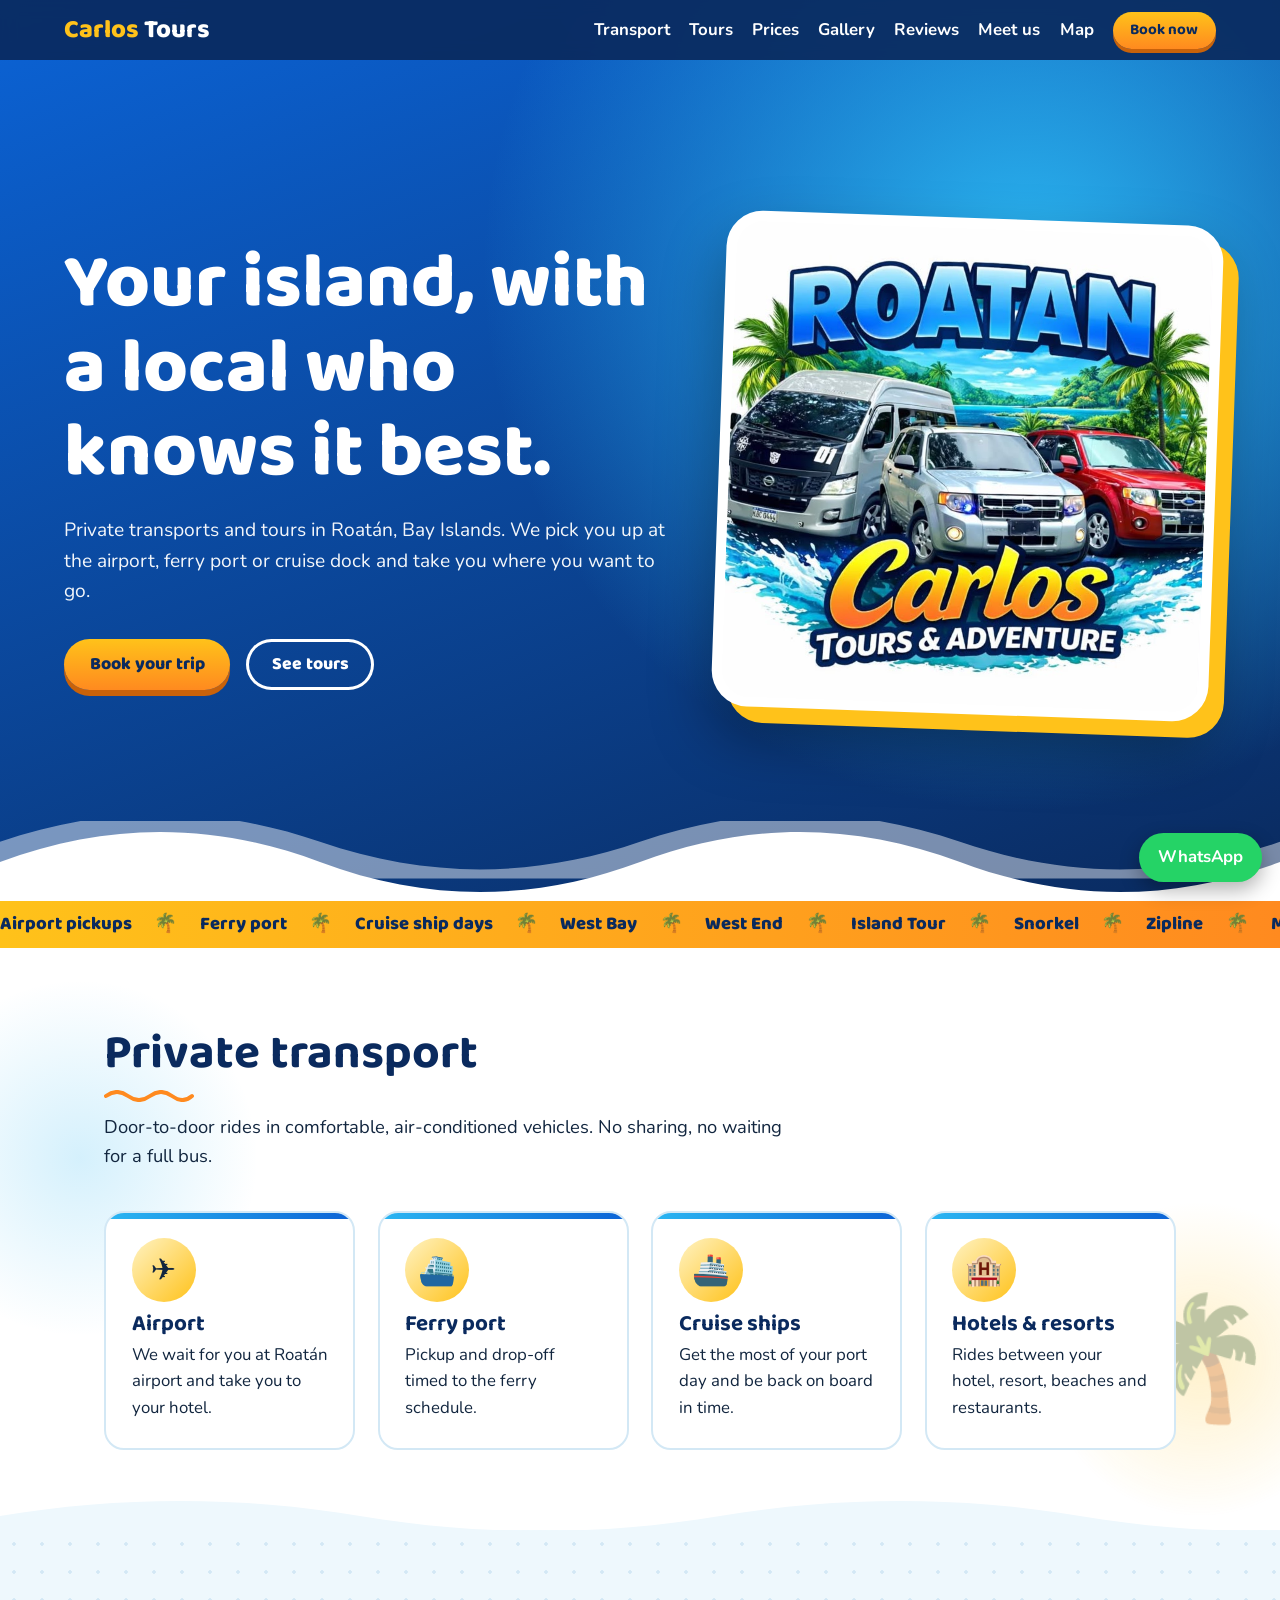
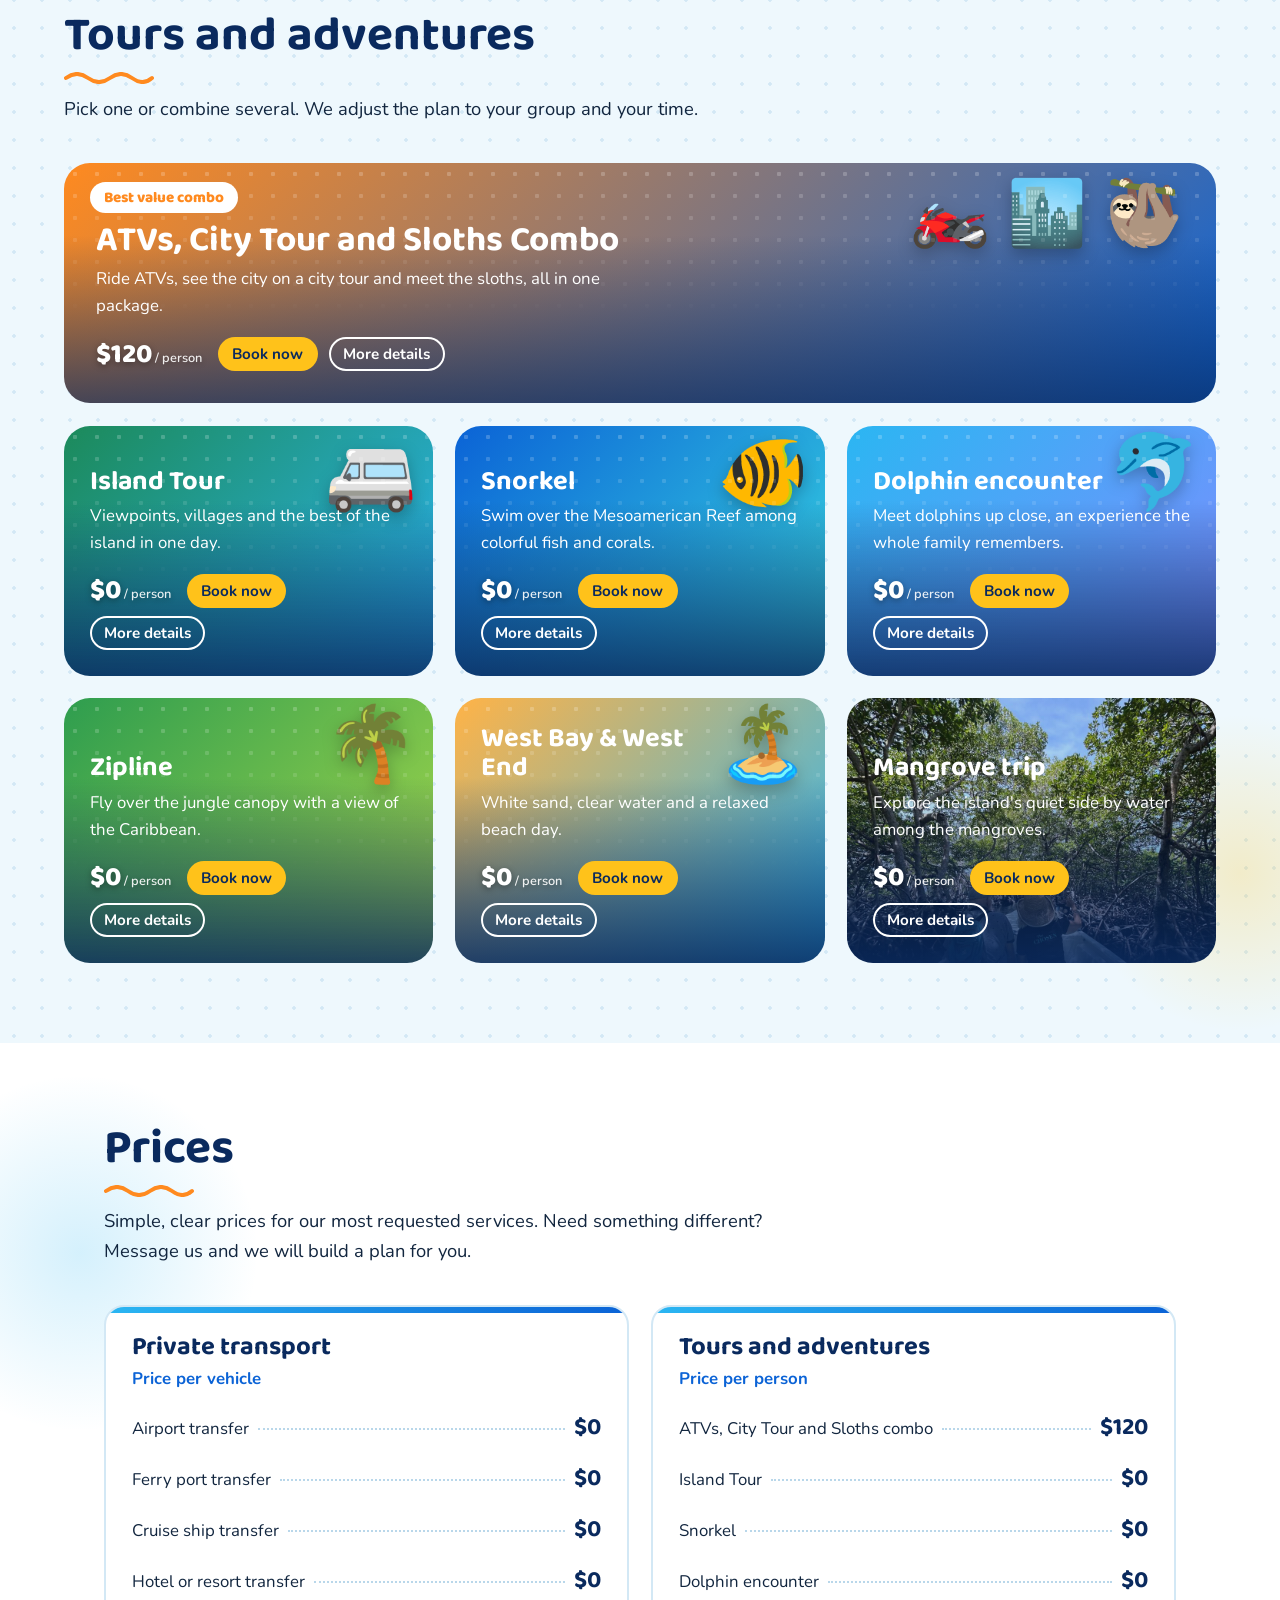
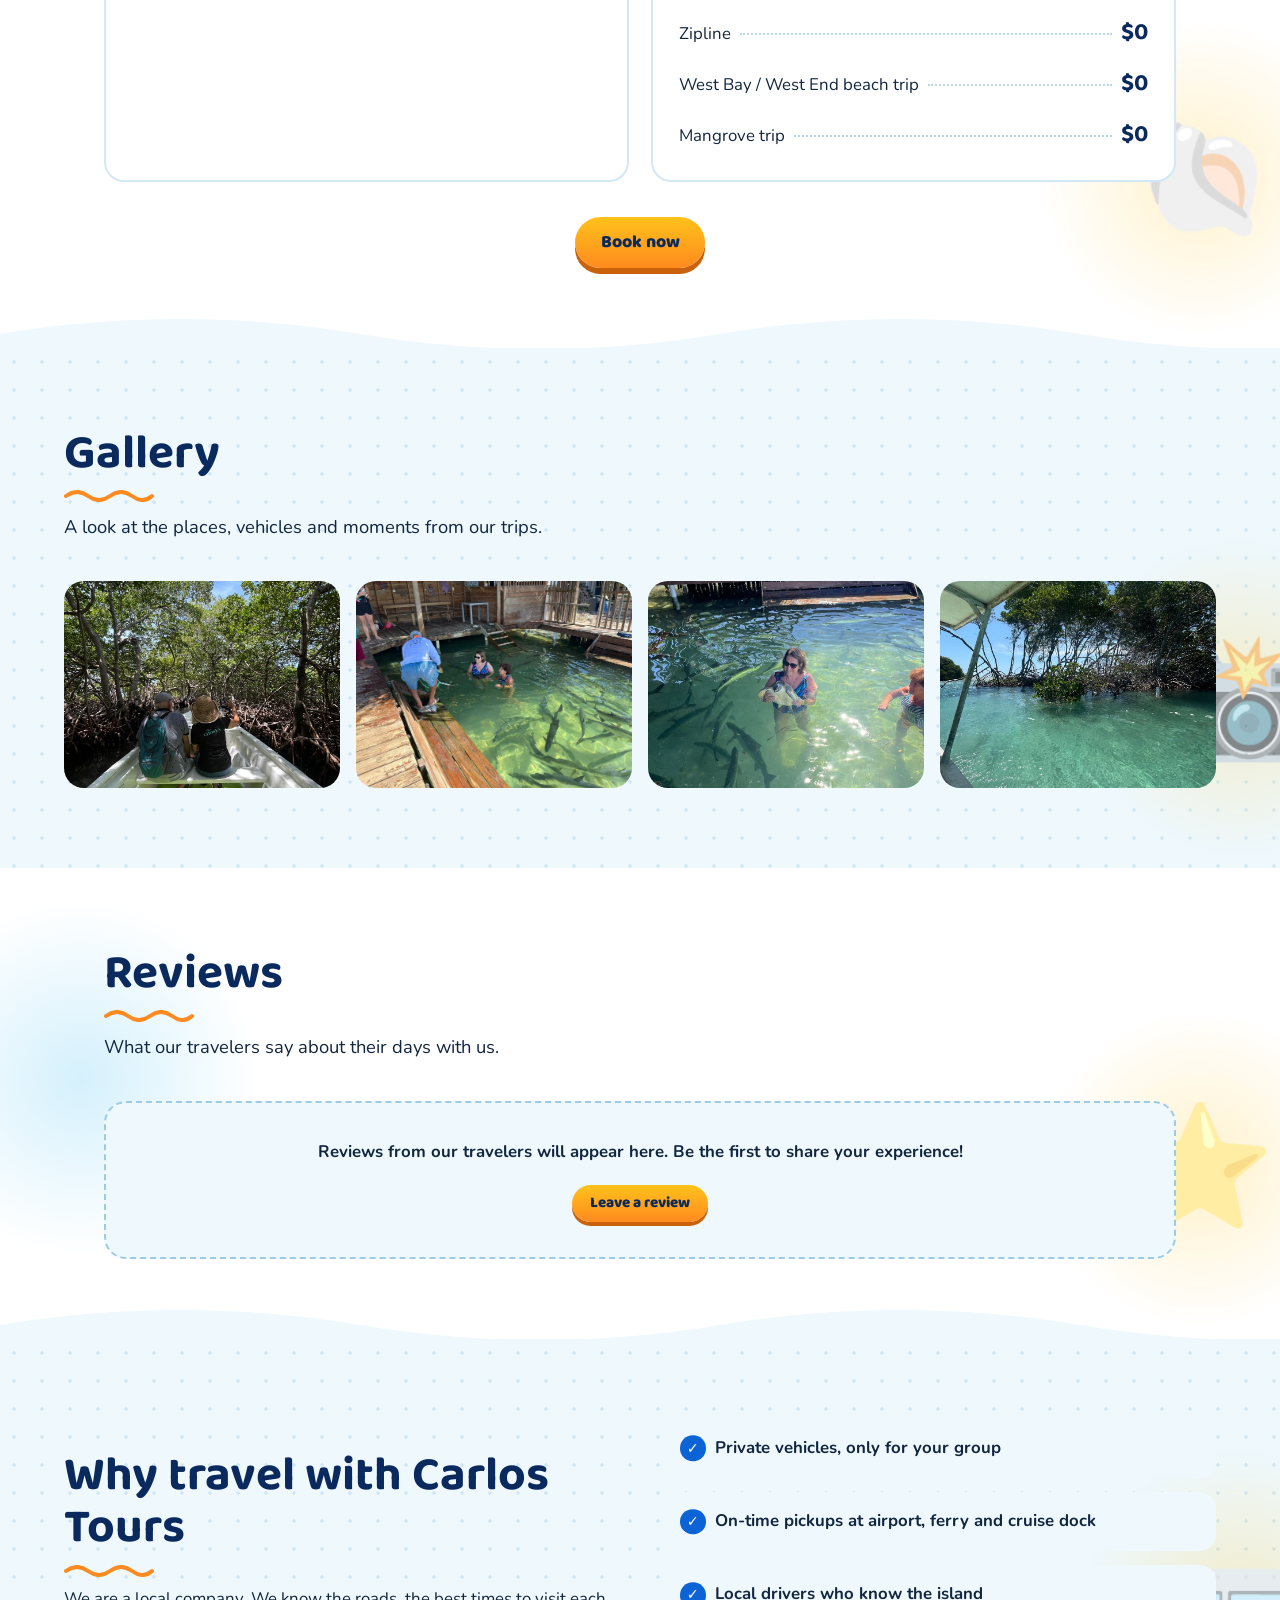
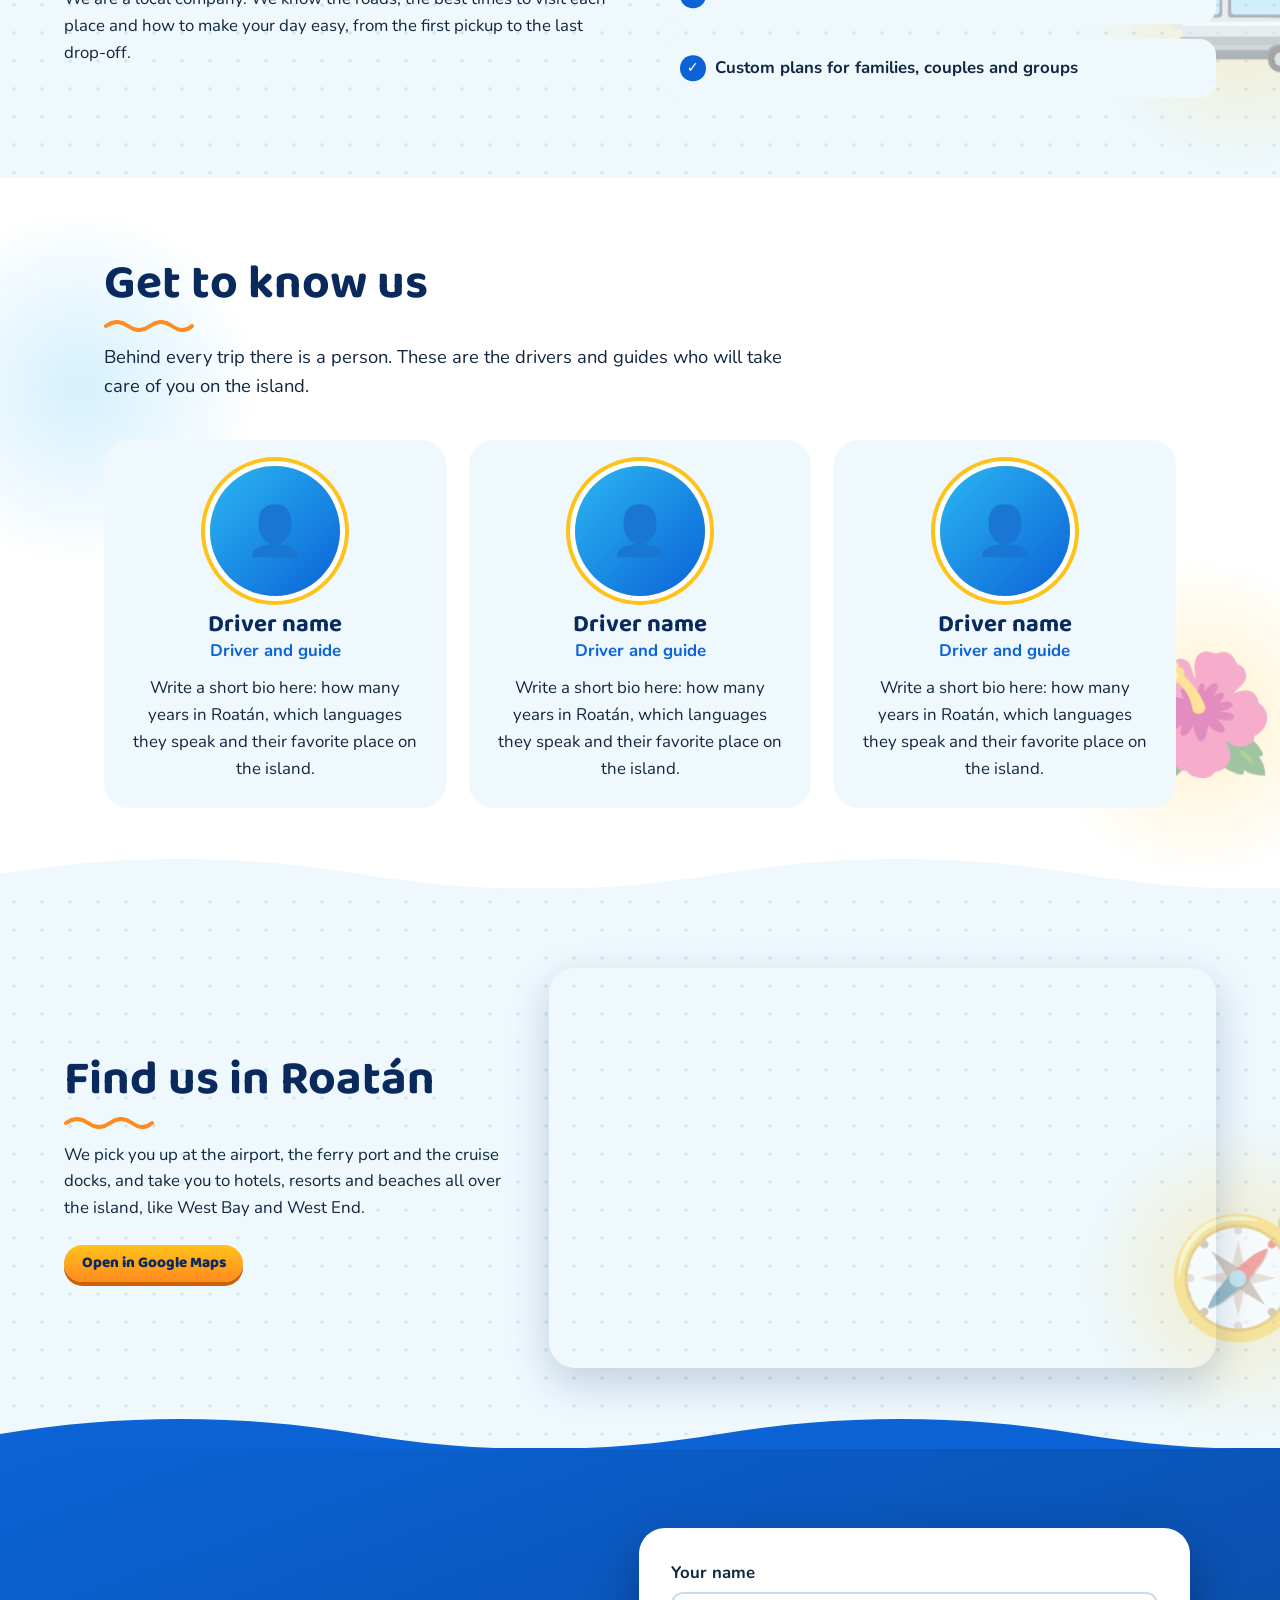
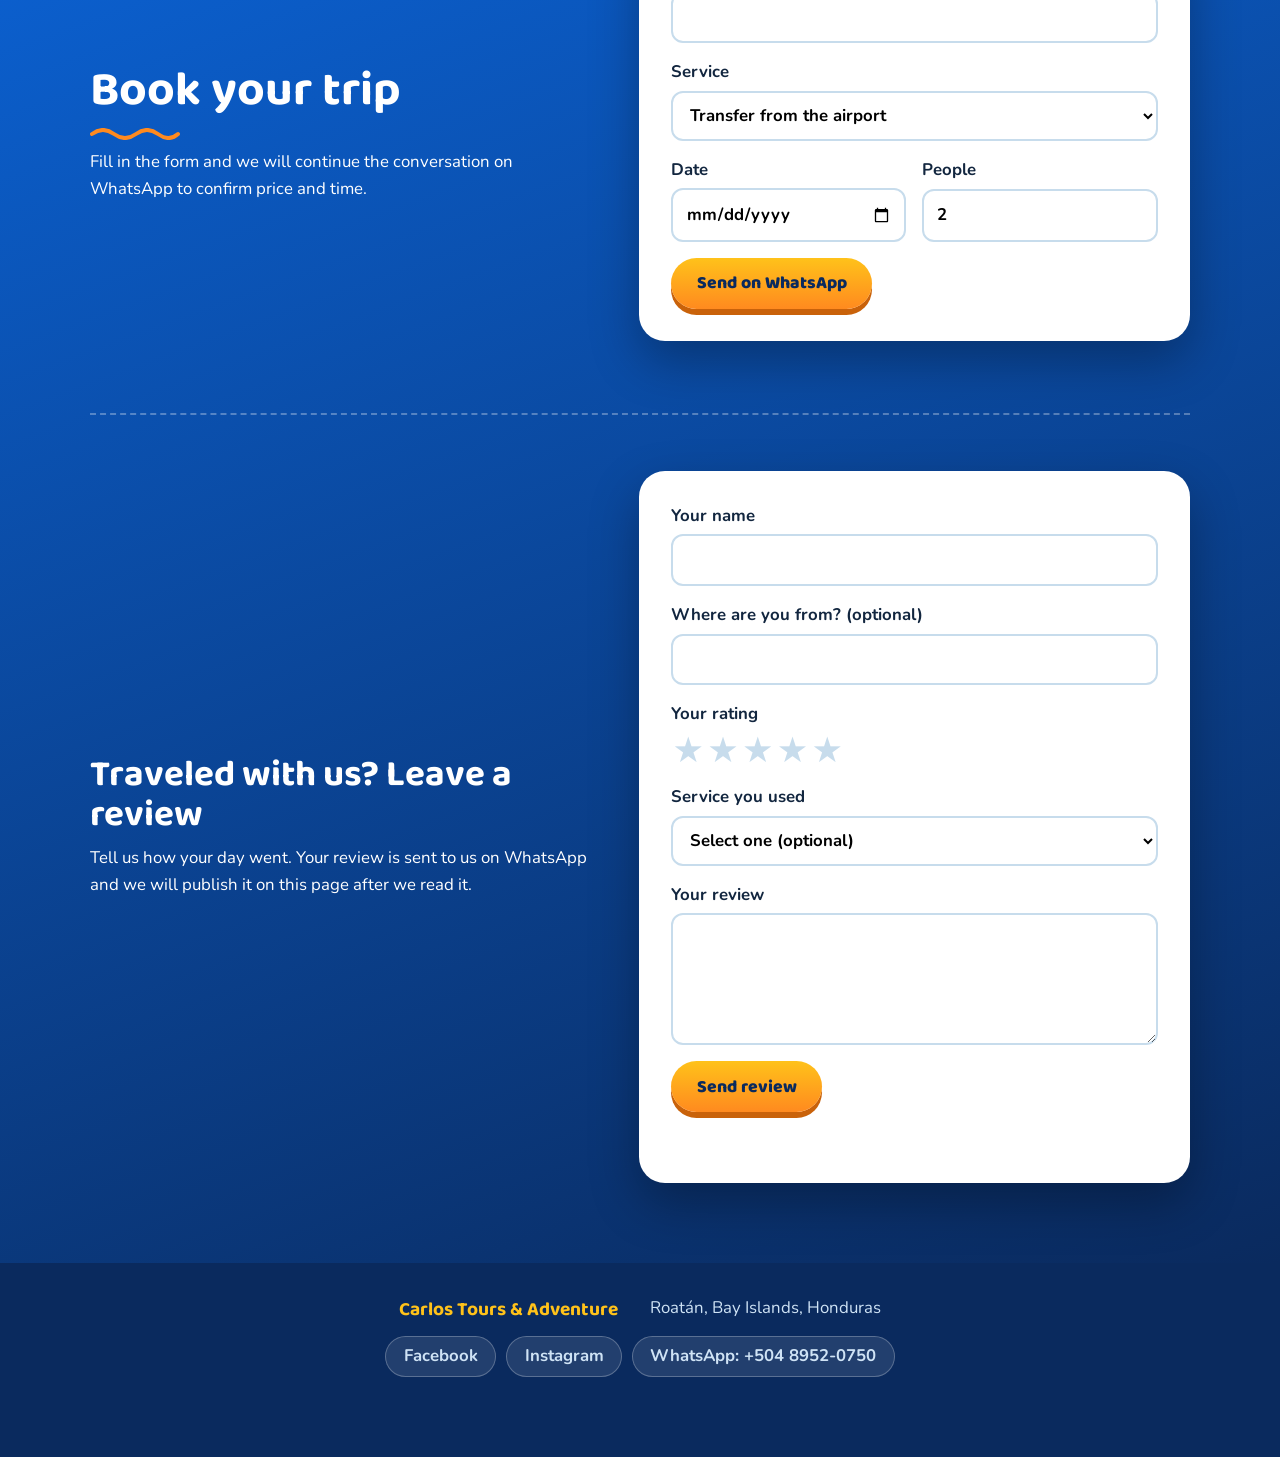
==== commit bf3fcd94: "Fix: Correcciones de Ortografia" ====
--- a/index.html
+++ b/index.html
@@ -32,7 +32,7 @@
   <i class="bubble"></i><i class="bubble"></i><i class="bubble"></i><i class="bubble"></i><i class="bubble"></i><i class="bubble"></i>
   <div class="hero-text">
     <h1>Your island, with a local who knows it best.</h1>
-    <p>Private transport and tours in Roatán, Bay Islands. We pick you up at the airport, ferry port or cruise dock and take you where you want to go.</p>
+    <p>Private transports and tours in Roatán, Bay Islands. We pick you up at the airport, ferry port or cruise dock and take you where you want to go.</p>
     <div class="hero-cta">
       <a href="#reservar" class="btn">Book your trip</a>
       <a href="#tours" class="btn btn-ghost">See tours</a>
